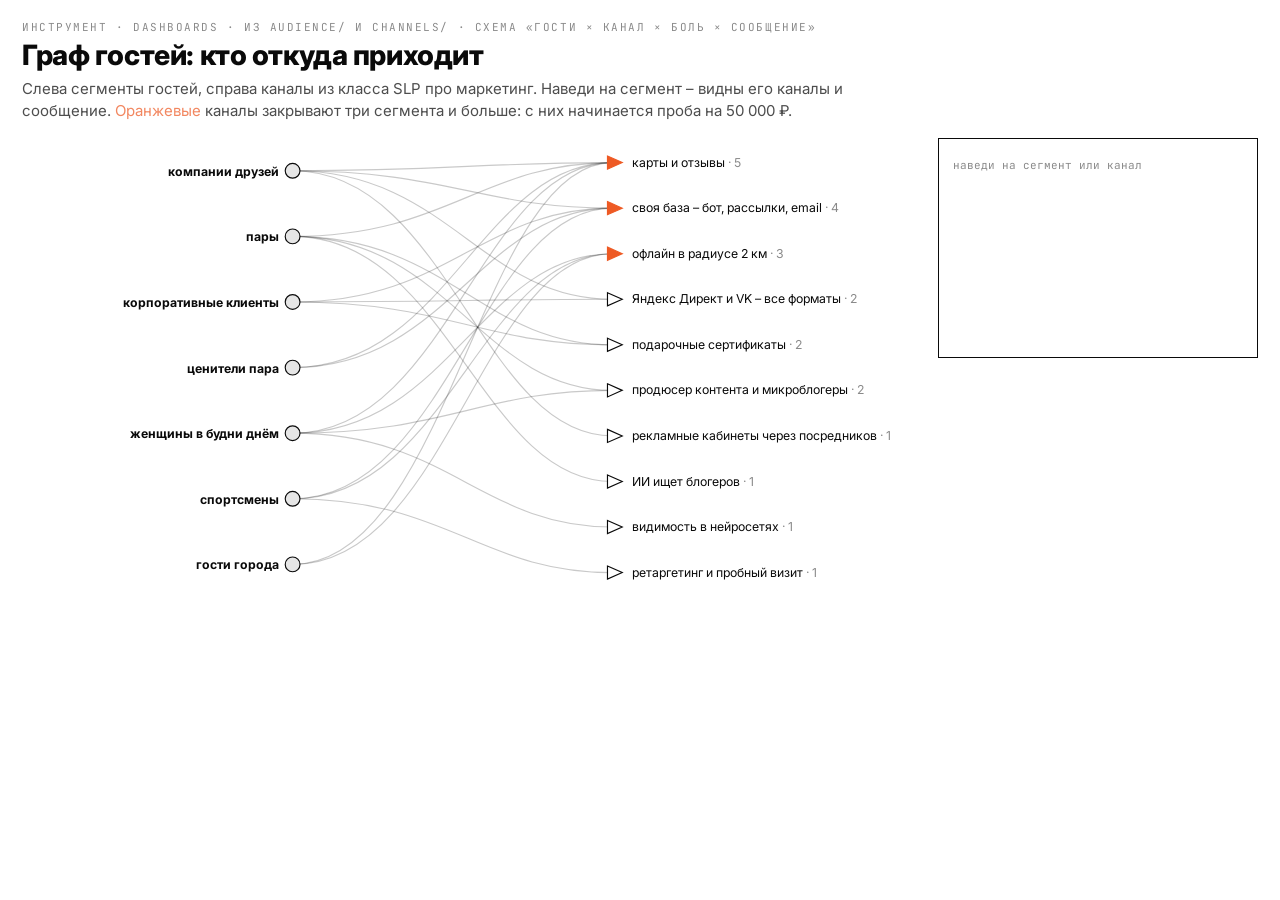
==== web/tools/gosti.html @ 1d2ef25e "v2: 16 разделов с метафорами, ссылки для GitHub, 16 бань с картой, рынок, инструменты, режим «свой б" ====
<!doctype html><html lang="ru"><head><meta charset="utf-8"><meta name="viewport" content="width=device-width,initial-scale=1">
<meta name="description" content="граф гостей – семь сегментов и каналы из класса про маркетинг: кто откуда приходит и что ему говорить"><title>Граф гостей · Лунная каменка</title>
<link rel="preconnect" href="https://fonts.googleapis.com"><link href="https://fonts.googleapis.com/css2?family=Inter:wght@400;500;600;800&family=JetBrains+Mono:wght@400;500&display=swap" rel="stylesheet">
<style>
:root{--bg:#fff;--ink:#0a0a0a;--muted:#8a8a8a;--hair:#e6e6e6;--paper:#f6f6f4;--acc:#ee5a24;--mono:"JetBrains Mono",ui-monospace,monospace;--sans:Inter,system-ui,sans-serif}
@media (prefers-color-scheme: dark){:root:not([data-theme="light"]){--bg:#0e0e0e;--ink:#f2f2f2;--muted:#9a9a9a;--hair:#2a2a2a;--paper:#171717}}
*{box-sizing:border-box}html,body{margin:0;background:var(--bg);color:var(--ink);font-family:var(--sans);-webkit-font-smoothing:antialiased}
body{padding:20px 22px}
.k{font-family:var(--mono);font-size:11px;letter-spacing:.14em;text-transform:uppercase;color:var(--muted)}
h1{font-size:28px;font-weight:800;letter-spacing:-.015em;margin:4px 0 6px}
.lead{color:var(--ink);opacity:.72;font-size:15px;line-height:1.45;margin:0 0 16px;max-width:860px}
.acc{color:var(--acc)}
button,input,select{font:inherit;color:inherit}
.chip{border:1px solid var(--ink);background:var(--bg);padding:5px 10px;font-family:var(--mono);font-size:12px;cursor:pointer}
.chip.on{background:var(--ink);color:var(--bg)}
.chip:hover{background:var(--acc);border-color:var(--acc);color:#fff}
.box{border:1px solid var(--ink)}
.cap{font-family:var(--mono);font-size:11px;color:var(--muted)}
.big{font-size:34px;font-weight:800;letter-spacing:-.02em;line-height:1}
@keyframes rise{from{opacity:0;transform:translateY(6px)}to{opacity:1;transform:none}}

.g{display:grid;grid-template-columns:minmax(0,1fr) 320px;gap:14px;align-items:start}
svg text{font-family:Inter,system-ui,sans-serif;font-size:15px;fill:var(--ink)}
.sg text{font-weight:700}.sg circle{fill:#e6e6e6;stroke:#0a0a0a;stroke-width:1.4}
.ch path{fill:var(--bg);stroke:#0a0a0a;stroke-width:1.4}.ch.hot path{fill:#ee5a24;stroke:#ee5a24}.ch tspan{fill:var(--muted)}
.ln{fill:none;stroke:#0a0a0a;stroke-opacity:.22;stroke-width:1.4;transition:stroke-opacity .15s}
svg.dim .ln{stroke-opacity:.05}svg.dim .ln.on{stroke-opacity:.9;stroke:#ee5a24;stroke-width:2}
svg.dim .sg,svg.dim .ch{opacity:.3}svg.dim .sg.on,svg.dim .ch.on{opacity:1}
.sg,.ch{cursor:pointer;transition:opacity .15s}
.card{padding:14px;position:sticky;top:12px;min-height:220px;animation:rise .3s}
.card h3{font-size:22px;font-weight:800;margin:4px 0 8px}.card p{font-size:14px;line-height:1.45;margin:6px 0}
.msg{border-left:3px solid #ee5a24;padding-left:10px;font-weight:600}
@media (max-width:860px){.g{grid-template-columns:1fr}}
</style></head><body>

<div class="k">инструмент · dashboards · из audience/ и channels/ · схема «гости × канал × боль × сообщение»</div>
<h1>Граф гостей: кто откуда приходит</h1>
<p class="lead">Слева сегменты гостей, справа каналы из класса SLP про маркетинг. Наведи на сегмент – видны его каналы и сообщение. <span class="acc">Оранжевые</span> каналы закрывают три сегмента и больше: с них начинается проба на 50 000 ₽.</p>
<div class="g"><svg id="sv" viewBox="0 0 1100 560" width="100%"></svg><aside class="box card" id="card"><span class="cap">наведи на сегмент или канал</span></aside></div>
<script>const D={"ours": {"name": "Лунная каменка", "lat": 55.8352, "lon": 37.6655, "entry": 2900, "entry_d": "3 ч, будни", "ph": 5500, "ph_d": "на 6, будни", "ph_we": 8000, "rating": 4.6, "count": 312}, "comps": [{"name": "Сандуновские бани", "lat": 55.7642424, "lon": 37.6212191, "district": "Мещанский / Тверской", "metro": "Кузнецкий Мост (moscow-city.guide, 2026-03-01)", "format": "исторический комплекс 1808 года: общие разряды + номерные бани", "rating": 5.0, "count": 22703, "entry": 5500, "entry_d": "2 ч, высший разряд", "ph": 8500, "ph_d": "на 4, мин. 2 ч", "usp": "Историческая баня 1808 года в центре: общий пар, ресторан, номерные бани; выручка 1,3 млрд ₽ в 2023 (СПАРК через Forbes).", "hours": "номерные бани открываются в 08:00 (Zoon, 2025-09-14); полное расписание общих разрядов не найдено", "site": "https://msk.sanduny.ru/obshchestvennye-razryady", "km": 8.4}, {"name": "Усачёвские бани", "lat": 55.7287928, "lon": 37.5713257, "district": "Хамовники", "metro": "не указано в найденных источниках", "format": "общественные разряды без лимита времени + номерной разряд премиум до 10 гостей (с мая 2026)", "rating": 5.0, "count": 12623, "entry": 3500, "entry_d": "без лимита, первый разряд", "ph": 12000, "ph_d": "приватный зал", "usp": "Безлимит по времени, свежий пар каждый час, пар-мастера, домашняя кухня.", "hours": "второй высший разряд: вт-вс с 09:00, пн с 16:00 (usbani.ru, 2026-10-08); круглосуточно по прежнему обзору", "site": "https://usbani.ru/price", "km": 13.2}, {"name": "Воронцовские бани", "lat": 55.7340062, "lon": 37.6594808, "district": "Таганский", "metro": "Таганская / Пролетарская", "format": "общественные разряды + 8 номерных бань, ресторан, с 1938 года", "rating": 5.0, "count": 10641, "entry": null, "entry_d": "", "ph": 4000, "ph_d": "на 6, до 17:00", "usp": "Средняя цена в центре, 8 тематических номеров, ежечасная смена пара.", "hours": "расписание не найдено (сайт: ежедневно)", "site": "https://moscowpass.com/ru/blog/banya-na-kompaniyu-moskva", "km": 11.3}, {"name": "Жар-Птица", "lat": 55.7911334, "lon": 37.5745088, "district": "Савёловский / Беговой", "metro": "Савёловская (10 мин пешком), Динамо (12 мин)", "format": "банный комплекс 4 000 м² (инвестиции ~600 млн ₽, открытие осень 2022, Alba Group)", "rating": 5.0, "count": 7742, "entry": 4500, "entry_d": "пн–ср днём", "ph": 6250, "ph_d": "до 8 гостей, мин. 4 ч", "usp": "Масштаб: 50-тонные печи, ресторан и пиво, общая спа-зона для пар и компаний; символ банного ренессанса Москвы.", "hours": "ежедневно 9:00-23:00, банный комплекс 9:00-22:00 (jarpticabani.ru, 2026-10-08)", "site": "https://jarpticabani.ru/menu/price/", "km": 7.5}, {"name": "Краснопресненские бани", "lat": 55.7636706, "lon": 37.5658295, "district": "Пресненский", "metro": "не указано в найденных источниках", "format": "общественные разряды, хаммам, солевая сауна, своя пивоварня, номера-люкс", "rating": 5.0, "count": 7236, "entry": 3700, "entry_d": "2,5 ч, до 17:00", "ph": 6000, "ph_d": "до 6 гостей", "usp": "Доступные цены общего отделения в центре, собственное пиво и номера с бассейном.", "hours": "ежедневно 8:00-23:00, понедельник до 22:00 (baninapresne.ru, 2026-10-08)", "site": "https://baninapresne.ru/man", "km": 10.1}, {"name": "Селезнёвские бани", "lat": 55.7810234, "lon": 37.6078525, "district": "Тверской", "metro": "Достоевская (420 м, Яндекс), Новослободская, Менделеевская", "format": "исторические общественные бани 1888 года (архитектор Попов) + 3 номерные бани", "rating": 5.0, "count": 3432, "entry": 4100, "entry_d": "3 ч, высший разряд", "ph": 3500, "ph_d": "до 3 гостей", "usp": "Исторические залы с мансардными окнами, сеансы 2,5-3 часа по умеренной цене.", "hours": "касса работает до 20:00; закрытие 22:00 (Zoon); полное расписание не найдено", "site": "http://www.seleznevskiebani.ru/", "km": 7.0}, {"name": "Варшавские бани", "lat": 55.6801879, "lon": 37.6235278, "district": "Нагорный", "metro": "Нагатинская (370 м), платформа Нагатинская (97 м)", "format": "четырёхэтажный комплекс 1938 года: общие разряды, кабинеты, «бани мира», ресторан", "rating": 5.0, "count": 9055, "entry": 2950, "entry_d": "3 ч", "ph": null, "ph_d": "", "usp": "Больше всех оценок в Яндексе среди бань выборки (9 055); общий разряд около 3 000-4 000 ₽ вне центра.", "hours": "пн-пт 9:00-23:00, сб-вс 8:00-23:00 (varshavskie-bani.ru, 2026-10-08)", "site": "https://varshavskie-bani.ru/", "km": 17.4}, {"name": "Ржевские бани", "lat": 55.7868327, "lon": 37.6312611, "district": "Мещанский", "metro": "Рижская (670 м)", "format": "общий мужской и женский разряды, кабинеты, финская сауна с бассейном, кафе", "rating": 4.9, "count": 2674, "entry": 1800, "entry_d": "3,5 ч", "ph": null, "ph_d": "", "usp": "Самый низкий чек выборки: мужской разряд 1 800-1 890 ₽ на 3,5 часа.", "hours": "пн-вс 9:00-23:00; женские дни 9:00-22:00 (rzhevskie-bani.obiz.ru)", "site": "https://rzhevskie-bani.obiz.ru/price/", "km": 5.8}, {"name": "Таёжные бани", "lat": 55.8290977, "lon": 37.4105325, "district": "Покровское-Стрешнево", "metro": "Тушинская, Волоколамская, Мякинино (Яндекс Медицина)", "format": "10 приватных бань на дровах со своим двором, ресторан, отель, теннисный корт", "rating": 5.0, "count": 3257, "entry": null, "entry_d": "", "ph": 7000, "ph_d": "сруб на 12–15", "usp": "Усадьба: у каждой компании свой сруб, двор и отдельный вход; парение для пары 30 000 ₽.", "hours": "круглосуточно (tbania.ru, Яндекс)", "site": "https://www.tbania.ru/", "km": 16.0}, {"name": "Павелецкие бани", "lat": 55.7233026, "lon": 37.639217, "district": "Замоскворечье", "metro": "Павелецкая, Серпуховская, Добрынинская (Яндекс Карты)", "format": "четырёхэтажный комплекс, открылся в 2022: русская, финская, хаммам, купель, бассейн, vip-залы с караоке, ресторан", "rating": 5.0, "count": 3160, "entry": 2000, "entry_d": "от, будни утром", "ph": 10000, "ph_d": "приватное пространство", "usp": "Современный дизайн с классической схемой пара для жителей новых ЖК и бизнес-центров.", "hours": "открыто до 23:00 (Яндекс Карты); полное расписание не найдено", "site": "https://www.forklore.ru/tpost/ea8rn4zlk1-ot-bannogo-lyuksa-do-horoshei-obschestve", "km": 12.6}, {"name": "ТайгаПар", "lat": 55.748486, "lon": 37.5419746, "district": "Пресненский", "metro": "не указано в найденных источниках", "format": "мужской банный клуб: «Царь-парная» на 120 человек (печь 45 т), 5 парных, ресторан авторской кухни", "rating": null, "count": null, "entry": null, "entry_d": "", "ph": 12000, "ph_d": "на 8–10", "usp": "Рекордная изразцовая печь, мужское братство и vip-сьюты в Москва-Сити.", "hours": "с 09:00 до 23:00 (taigapar.ru, 2026-10-08)", "site": "https://taigapar.ru/", "km": 12.4}, {"name": "Siberia", "lat": 55.7924715, "lon": 37.6089786, "district": "Марьина Роща", "metro": "Марьина Роща, Достоевская, Савёловская (dai-zharu.ru)", "format": "сеть премиальных банных спа-комплексов: 10 бань на дровах, программа парения 4 часа, закрытый банный клуб", "rating": 5.0, "count": 1219, "entry": null, "entry_d": "", "ph": null, "ph_d": "программа 4 ч от 32 000 ₽ с гостя", "usp": "Бани как путешествие по регионам России: авторские 4-часовые ритуалы за 32 000+ ₽ с человека, корпоративы и клуб. 13 400 гостей в 2024 (+15%), выручка +26% (Forbes).", "hours": "ежедневно 10:00-00:00 (siberia-spa.ru, 2026-10-08)", "site": "https://siberia-spa.ru/", "km": 5.9}, {"name": "Cave", "lat": 55.7853839, "lon": 37.7161058, "district": "Соколиная Гора / Электрозаводская", "metro": "Электрозаводская", "format": "камерное банное пространство в особняке: групповые церемонии мягкого пара, закрытые сеансы", "rating": 5.0, "count": 126, "entry": 3600, "entry_d": "1,5 ч, один заход", "ph": null, "ph_d": "закрытый сеанс от 60 000 ₽", "usp": "Мягкий пар по авторской технологии «Кейв»: 40-минутный ритуал вместо жёсткого парения, аудитория 25-34 лет – 51% (Forbes, 02.2025).", "hours": "ежедневно 11:00-21:00 (2ГИС)", "site": "https://cave.moscow/cave", "km": 6.4}, {"name": "Потаповские бани", "lat": 55.5331438, "lon": 37.4979041, "district": "Южное Бутово (Потапово)", "metro": "Бунинская аллея (15 мин пешком)", "format": "современная общественная баня, пар каждый час по расписанию из Telegram, безлимит", "rating": 5.0, "count": 1001, "entry": 4000, "entry_d": "будни", "ph": 4000, "ph_d": "до 8, плюс билеты", "usp": "Баня у дома в Южном Бутове: ежечасные ароматные парения, безлимит и парковка.", "hours": "2ГИС: «откроется в 10:00»; полное расписание не найдено; кухня до 22:00", "site": "https://potapovskiebani.ru/price", "km": 35.2}, {"name": "Бани Малевича", "lat": 55.7371442, "lon": 37.3124511, "district": "Одинцовский г.о. (вне границ Москвы; координата парка, не здания)", "metro": "Крылатское (трансфер)", "format": "банный клуб в парке: мужской, женский и общий разряды, приватные кабинеты, панорамный ресторан, банный двор с купелями", "rating": null, "count": null, "entry": 6500, "entry_d": "3 ч, будни", "ph": 3300, "ph_d": "до 8, плюс билеты", "usp": "Лесной парк рядом с Москвой: ресторан, большой женский разряд, звукоизолированные кабинеты; пармастеру платят 100-250 тыс. ₽ (hh.ru 2026-08-06).", "hours": "ежедневно 9:00-23:00 (banimalevicha.ru)", "site": "https://banimalevicha.ru/baths/male/", "km": 24.6}, {"name": "GOOSI Баня & Spa", "lat": 55.7942197, "lon": 37.665381, "district": "Сокольники", "metro": "не указано в найденных источниках", "format": "иммерсивная баня и спа для компаний: сеансы по 2-4 часа, аренда под дни рождения, девичники, корпоративы", "rating": 4.7, "count": 23, "entry": null, "entry_d": "", "ph": 2500, "ph_d": "по отзыву гостя", "usp": "Иммерсивный формат 2-4 часа в парке: свет, звук и ароматы вместо классического парения; аудитория 18-36 лет – 70% (Forbes, 2024).", "hours": "пн-чт 10:00-22:00, пт-вс 10:00 до последнего гостя (goo.si)", "site": "https://goo.si/", "km": 4.6}], "segments": [{"id": "friends-company", "name": "компании друзей", "need": "Свой номер со своей парной, купелью и столом на всех, чтобы отметить повод и поговорить без посторонних.", "message": "Номер на 6 человек со своей парной, купелью и столом, бронь за две минуты, цена делится на всех.", "price": "средняя: чек делят на всех, ориентир – цена на человека", "size": "среди мужчин общение с друзьями 21% мотивов (женщины 13%, Авито 2026); 62% мужчин-посетителей ходят с друзьями или на праздники (Выберу 2025); 21% москвичей парятся в банях у друзей; доли сегмента по выручке бани: не найдено", "channels": ["ad-intermediaries", "direct-all-formats", "maps-reviews", "own-base-bot-email"]}, {"id": "couples", "name": "пары", "need": "Уединённый вечер без шума, романтический сценарий, парение вдвоём.", "message": "Вечер вдвоём в тишине: свой модуль, чай, парение в четыре руки по записи.", "price": "низкая–средняя: платят за приватность и повод", "size": "доля парных программ в спа около 40% (Thai-SPA 7 Красок, 1 пол. 2026), в банях аналогичной цифры не найдено", "channels": ["ai-blogger-search-outreach", "gift-certificates", "instagram-producer-micro", "maps-reviews"]}, {"id": "corporate", "name": "корпоративные клиенты", "need": "Командное событие или подарок сотрудникам и партнёрам к Новому году без хлопот с оформлением.", "message": "Сертификат на номер для команды или на сумму, закрывающие документы, срок 6 месяцев.", "price": "низкая: бюджет на человека задан, важны документы и простота", "size": "доля корпоратов в выручке московской бани: не найдено; в Казани 'кратно выросло число корпоративных заказов'; аналог из загородной базы отдыха: корпоративные клиенты 40% выручки, 30 млн руб за 3 месяца (КРИК, не баня)", "channels": ["direct-all-formats", "gift-certificates", "own-base-bot-email"]}, {"id": "steam-connoisseurs", "name": "ценители пара", "need": "Сильный пар, мастер-парильщик, расписание паров, веники и купели.", "message": "Новый состав пара каждый час, мастера-парильщики, дровяная печь, расписание в Telegram.", "price": "средняя: сравнивают цену часа с эталонами Сандунов и Усачёвских", "size": "66% россиян заказывают услуги парения (Авито Услуги 2024), 64% выбирают парение веником; 41% парятся с банщиком; спрос на пармастеров +65% (январь 2026)", "channels": ["maps-reviews", "own-base-bot-email"]}, {"id": "wellness-women", "name": "женщины в будни днём", "need": "Пауза в будний день, спа-процедуры, массаж и парение в одном месте.", "message": "Будни до 17:00: парение, массаж и чай, дневная цена ниже вечерней.", "price": "средняя: ценят услуги внутри визита, откликаются на дневной тариф", "size": "женщины 47% регулярных посетителей (Выберу, 39% годом ранее); 41% женщин ходят ради ухода за телом (Авито 2026)", "channels": ["ai-geo-visibility", "instagram-producer-micro", "maps-reviews", "offline-radius-partners"]}, {"id": "athletes", "name": "спортсмены", "need": "Восстановление после нагрузок, расписание вне вечернего пика.", "message": "Парная после тренировки: утро и будни дешевле, промокод от вашего клуба.", "price": "высокая–средняя: частые визиты, нужна подписка или промокод", "size": "до 30 лет 48% ходят для восстановления после тренировок (Выберу 2025); 28% мужчин – восстановление после нагрузок (Авито 2026); доля спортсменов среди гостей московской бани: не найдено", "channels": ["offline-radius-partners", "own-base-bot-email", "retarget-trial-sandbox"]}, {"id": "city-guests", "name": "гости города", "need": "Попробовать настоящую русскую баню, понятный английский текст и карта.", "message": "Русская баня с мастером-парильщиком, описание на английском, бронь без звонка.", "price": "низкая: платят за опыт, смотрят на рейтинг", "size": "Москва 26,5 млн туристов в 2025; гости ~20% потребления; доля туристов среди гостей бани: Казань 20% клиентов премиум-бани; Москвы – не найдено", "channels": ["maps-reviews", "offline-radius-partners"]}], "channels": {"direct-all-formats": "Яндекс Директ и VK – все форматы", "optimize-on-sales": "реклама с оптимизацией на визит", "ad-intermediaries": "рекламные кабинеты через посредников", "maps-reviews": "карты и отзывы", "seo-geo-wordpress": "SEO и блог с ответами", "offline-radius-partners": "офлайн в радиусе 2 км", "instagram-producer-micro": "продюсер контента и микроблогеры", "own-base-bot-email": "своя база – бот, рассылки, email", "unusual-ad-cabinets": "неочевидные рекламные кабинеты", "ltv-cac-channel-test": "LTV, CAC и честный тест канала", "retarget-trial-sandbox": "ретаргетинг и пробный визит", "gift-certificates": "подарочные сертификаты", "hyperlocal-geo-sms": "гиперлокальный таргет и SMS", "ai-blogger-search-outreach": "ИИ ищет блогеров", "ai-hypothesis-matrix-quiz": "матрица гипотез и быстрые лендинги", "ai-geo-visibility": "видимость в нейросетях", "ai-voice-calls": "ИИ-звонки"}, "load": {"slots": ["9–13", "13–17", "17–21", "21–01"], "weekday": [22, 41, 79, 64], "weekend": [71, 88, 96, 92]}, "days": ["пн", "вт", "ср", "чт", "пт", "сб", "вс"], "dayk": [0.86, 0.95, 1.0, 1.04, 1.18, 1.43, 1.48], "base": {"river": [[[55.7442, 37.2517], [55.7434, 37.2759], [55.7589, 37.2805], [55.763, 37.2868], [55.7694, 37.3001], [55.7712, 37.3064], [55.7707, 37.3281], [55.7847, 37.3482], [55.7941, 37.3481], [55.8, 37.3345], [55.8093, 37.3571], [55.822, 37.3821], [55.8287, 37.3785], [55.829, 37.3953], [55.8191, 37.4145], [55.8115, 37.4199], [55.8087, 37.4412], [55.8026, 37.4476], [55.7887, 37.4397], [55.7865, 37.4263], [55.7915, 37.418], [55.7914, 37.4103], [55.7775, 37.4041], [55.7742, 37.4341], [55.7742, 37.4553], [55.7624, 37.4645], [55.7539, 37.4531], [55.7471, 37.4367], [55.7411, 37.4493], [55.7429, 37.4648], [55.7485, 37.4742], [55.7645, 37.4764], [55.7682, 37.4845], [55.7597, 37.5117], [55.7476, 37.522], [55.7455, 37.5404], [55.7527, 37.5708], [55.7463, 37.5744], [55.7351, 37.5636], [55.7221, 37.5412], [55.7137, 37.5459], [55.7103, 37.5592], [55.7167, 37.5821], [55.7329, 37.598], [55.7431, 37.6083], [55.7492, 37.6268], [55.7411, 37.6449], [55.7276, 37.6558], [55.7211, 37.6566], [55.7106, 37.6501], [55.707, 37.6422], [55.7061, 37.6289], [55.6867, 37.6316], [55.6867, 37.6696], [55.6945, 37.6893], [55.6933, 37.7076], [55.6813, 37.712], [55.6674, 37.7131], [55.6704, 37.704], [55.6706, 37.6824], [55.6676, 37.675], [55.6544, 37.6717], [55.6433, 37.6945], [55.6409, 37.7295], [55.6487, 37.7798], [55.6473, 37.7853], [55.6426, 37.7838], [55.6258, 37.7898], [55.6178, 37.7981], [55.6163, 37.8314], [55.6165, 37.8419], [55.6171, 37.8508], [55.6092, 37.8684], [55.6052, 37.8697], [55.6003, 37.8543], [55.5946, 37.8726], [55.5772, 37.8789], [55.5691, 37.9047], [55.5593, 37.9176], [55.5567, 37.9318], [55.5544, 37.9402]], [[55.5581, 37.9245], [55.5544, 37.9402], [55.5544, 37.9402]], [[55.6813, 37.712], [55.6732, 37.6907], [55.6712, 37.6874]], [[55.6741, 37.7134], [55.6717, 37.6991], [55.6717, 37.6991]], [[55.6178, 37.7981], [55.612, 37.7985], [55.6097, 37.8164], [55.6164, 37.8262]], [[55.7589, 37.2805], [55.7652, 37.2705], [55.77, 37.2598], [55.7809, 37.2612], [55.7811, 37.2763], [55.7809, 37.2941], [55.7706, 37.3085], [55.7706, 37.3085]], [[55.7378, 37.6064], [55.7462, 37.6267], [55.7423, 37.6374], [55.7313, 37.6505], [55.7313, 37.6505]], [[55.7925, 37.4456], [55.7773, 37.4483], [55.7773, 37.4483]]], "mkad": [[55.911, 37.59], [55.8949, 37.6853], [55.86, 37.77], [55.83, 37.83], [55.76, 37.842], [55.7, 37.835], [55.64, 37.8], [55.5971, 37.746], [55.574, 37.66], [55.59, 37.53], [55.64, 37.46], [55.7, 37.39], [55.7719, 37.369], [55.8209, 37.3892], [55.8641, 37.3983], [55.889, 37.44], [55.907, 37.53]]}};
const S=D.segments,CH=[...new Set(S.flatMap(s=>s.channels))],cnt=id=>S.filter(s=>s.channels.includes(id)).length;
CH.sort((a,b)=>cnt(b)-cnt(a));
const sv=document.getElementById('sv'),ns='http://www.w3.org/2000/svg',ys=i=>40+i*(480/(S.length-1)),yc=i=>30+i*(500/(CH.length-1));
let h='';S.forEach((s,i)=>s.channels.forEach(c=>{const j=CH.indexOf(c);h+=`<path class="ln" data-s="${s.id}" data-c="${c}" d="M330,${ys(i)} C520,${ys(i)} 560,${yc(j)} 720,${yc(j)}"/>`}));
S.forEach((s,i)=>h+=`<g class="sg" data-s="${s.id}"><circle cx="330" cy="${ys(i)}" r="9"/><text x="314" y="${ys(i)+6}" text-anchor="end">${s.name}</text></g>`);
CH.forEach((c,j)=>{const n=cnt(c);h+=`<g class="ch${n>=3?' hot':''}" data-c="${c}"><path d="M714,${yc(j)-8} L732,${yc(j)} L714,${yc(j)+8} Z"/><text x="744" y="${yc(j)+5}">${D.channels[c]} <tspan>· ${n}</tspan></text></g>`});
sv.innerHTML=h;
const card=document.getElementById('card');
function hl(fs,fc){sv.querySelectorAll('.ln').forEach(l=>l.classList.toggle('on',(fs&&l.dataset.s===fs)||(fc&&l.dataset.c===fc)));sv.classList.toggle('dim',!!(fs||fc));
  sv.querySelectorAll('.sg').forEach(g=>g.classList.toggle('on',fs?g.dataset.s===fs:fc?S.find(s=>s.id===g.dataset.s).channels.includes(fc):false));
  sv.querySelectorAll('.ch').forEach(g=>g.classList.toggle('on',fc?g.dataset.c===fc:fs?S.find(s=>s.id===fs).channels.includes(g.dataset.c):false));}
sv.addEventListener('mouseover',e=>{const g=e.target.closest('.sg,.ch');if(!g)return;
  if(g.dataset.s){const s=S.find(x=>x.id===g.dataset.s);hl(s.id);card.innerHTML=`<span class="cap">сегмент</span><h3>${s.name}</h3><p><b>нужно:</b> ${s.need}</p><p class="msg">«${s.message}»</p><p><b>цена:</b> ${s.price}</p><p class="cap">${s.size}</p>`;}
  else{const c=g.dataset.c;hl(null,c);card.innerHTML=`<span class="cap">канал из класса</span><h3>${D.channels[c]}</h3><p>сегментов: <b>${cnt(c)}</b></p><p>${S.filter(s=>s.channels.includes(c)).map(s=>s.name).join(' · ')}</p>`;}});
sv.addEventListener('mouseleave',()=>hl());
</script>
</body></html>
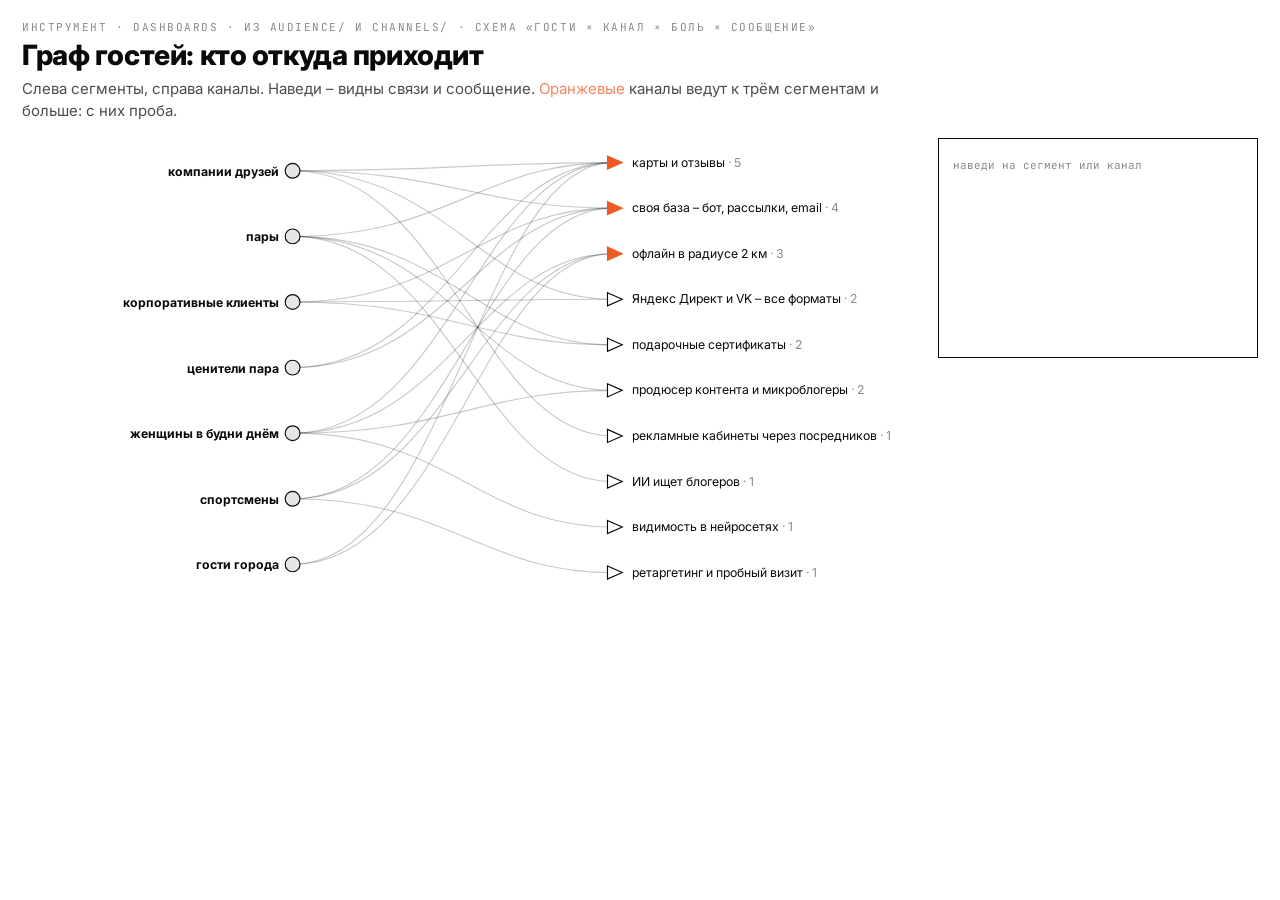
==== commit e7438400: "SLP harness: режимы «сборка / папка», фазы кликабельны в Local, разделы без картинок на графе, карта" ====
--- a/web/tools/gosti.html
+++ b/web/tools/gosti.html
@@ -35,7 +35,7 @@
 
 <div class="k">инструмент · dashboards · из audience/ и channels/ · схема «гости × канал × боль × сообщение»</div>
 <h1>Граф гостей: кто откуда приходит</h1>
-<p class="lead">Слева сегменты гостей, справа каналы из класса SLP про маркетинг. Наведи на сегмент – видны его каналы и сообщение. <span class="acc">Оранжевые</span> каналы закрывают три сегмента и больше: с них начинается проба на 50 000 ₽.</p>
+<p class="lead">Слева сегменты, справа каналы. Наведи – видны связи и сообщение. <span class="acc">Оранжевые</span> каналы ведут к трём сегментам и больше: с них проба.</p>
 <div class="g"><svg id="sv" viewBox="0 0 1100 560" width="100%"></svg><aside class="box card" id="card"><span class="cap">наведи на сегмент или канал</span></aside></div>
 <script>const D={"ours": {"name": "Лунная каменка", "lat": 55.8352, "lon": 37.6655, "entry": 2900, "entry_d": "3 ч, будни", "ph": 5500, "ph_d": "на 6, будни", "ph_we": 8000, "rating": 4.6, "count": 312}, "comps": [{"name": "Сандуновские бани", "lat": 55.7642424, "lon": 37.6212191, "district": "Мещанский / Тверской", "metro": "Кузнецкий Мост (moscow-city.guide, 2026-03-01)", "format": "исторический комплекс 1808 года: общие разряды + номерные бани", "rating": 5.0, "count": 22703, "entry": 5500, "entry_d": "2 ч, высший разряд", "ph": 8500, "ph_d": "на 4, мин. 2 ч", "usp": "Историческая баня 1808 года в центре: общий пар, ресторан, номерные бани; выручка 1,3 млрд ₽ в 2023 (СПАРК через Forbes).", "hours": "номерные бани открываются в 08:00 (Zoon, 2025-09-14); полное расписание общих разрядов не найдено", "site": "https://msk.sanduny.ru/obshchestvennye-razryady", "km": 8.4}, {"name": "Усачёвские бани", "lat": 55.7287928, "lon": 37.5713257, "district": "Хамовники", "metro": "не указано в найденных источниках", "format": "общественные разряды без лимита времени + номерной разряд премиум до 10 гостей (с мая 2026)", "rating": 5.0, "count": 12623, "entry": 3500, "entry_d": "без лимита, первый разряд", "ph": 12000, "ph_d": "приватный зал", "usp": "Безлимит по времени, свежий пар каждый час, пар-мастера, домашняя кухня.", "hours": "второй высший разряд: вт-вс с 09:00, пн с 16:00 (usbani.ru, 2026-10-08); круглосуточно по прежнему обзору", "site": "https://usbani.ru/price", "km": 13.2}, {"name": "Воронцовские бани", "lat": 55.7340062, "lon": 37.6594808, "district": "Таганский", "metro": "Таганская / Пролетарская", "format": "общественные разряды + 8 номерных бань, ресторан, с 1938 года", "rating": 5.0, "count": 10641, "entry": null, "entry_d": "", "ph": 4000, "ph_d": "на 6, до 17:00", "usp": "Средняя цена в центре, 8 тематических номеров, ежечасная смена пара.", "hours": "расписание не найдено (сайт: ежедневно)", "site": "https://moscowpass.com/ru/blog/banya-na-kompaniyu-moskva", "km": 11.3}, {"name": "Жар-Птица", "lat": 55.7911334, "lon": 37.5745088, "district": "Савёловский / Беговой", "metro": "Савёловская (10 мин пешком), Динамо (12 мин)", "format": "банный комплекс 4 000 м² (инвестиции ~600 млн ₽, открытие осень 2022, Alba Group)", "rating": 5.0, "count": 7742, "entry": 4500, "entry_d": "пн–ср днём", "ph": 6250, "ph_d": "до 8 гостей, мин. 4 ч", "usp": "Масштаб: 50-тонные печи, ресторан и пиво, общая спа-зона для пар и компаний; символ банного ренессанса Москвы.", "hours": "ежедневно 9:00-23:00, банный комплекс 9:00-22:00 (jarpticabani.ru, 2026-10-08)", "site": "https://jarpticabani.ru/menu/price/", "km": 7.5}, {"name": "Краснопресненские бани", "lat": 55.7636706, "lon": 37.5658295, "district": "Пресненский", "metro": "не указано в найденных источниках", "format": "общественные разряды, хаммам, солевая сауна, своя пивоварня, номера-люкс", "rating": 5.0, "count": 7236, "entry": 3700, "entry_d": "2,5 ч, до 17:00", "ph": 6000, "ph_d": "до 6 гостей", "usp": "Доступные цены общего отделения в центре, собственное пиво и номера с бассейном.", "hours": "ежедневно 8:00-23:00, понедельник до 22:00 (baninapresne.ru, 2026-10-08)", "site": "https://baninapresne.ru/man", "km": 10.1}, {"name": "Селезнёвские бани", "lat": 55.7810234, "lon": 37.6078525, "district": "Тверской", "metro": "Достоевская (420 м, Яндекс), Новослободская, Менделеевская", "format": "исторические общественные бани 1888 года (архитектор Попов) + 3 номерные бани", "rating": 5.0, "count": 3432, "entry": 4100, "entry_d": "3 ч, высший разряд", "ph": 3500, "ph_d": "до 3 гостей", "usp": "Исторические залы с мансардными окнами, сеансы 2,5-3 часа по умеренной цене.", "hours": "касса работает до 20:00; закрытие 22:00 (Zoon); полное расписание не найдено", "site": "http://www.seleznevskiebani.ru/", "km": 7.0}, {"name": "Варшавские бани", "lat": 55.6801879, "lon": 37.6235278, "district": "Нагорный", "metro": "Нагатинская (370 м), платформа Нагатинская (97 м)", "format": "четырёхэтажный комплекс 1938 года: общие разряды, кабинеты, «бани мира», ресторан", "rating": 5.0, "count": 9055, "entry": 2950, "entry_d": "3 ч", "ph": null, "ph_d": "", "usp": "Больше всех оценок в Яндексе среди бань выборки (9 055); общий разряд около 3 000-4 000 ₽ вне центра.", "hours": "пн-пт 9:00-23:00, сб-вс 8:00-23:00 (varshavskie-bani.ru, 2026-10-08)", "site": "https://varshavskie-bani.ru/", "km": 17.4}, {"name": "Ржевские бани", "lat": 55.7868327, "lon": 37.6312611, "district": "Мещанский", "metro": "Рижская (670 м)", "format": "общий мужской и женский разряды, кабинеты, финская сауна с бассейном, кафе", "rating": 4.9, "count": 2674, "entry": 1800, "entry_d": "3,5 ч", "ph": null, "ph_d": "", "usp": "Самый низкий чек выборки: мужской разряд 1 800-1 890 ₽ на 3,5 часа.", "hours": "пн-вс 9:00-23:00; женские дни 9:00-22:00 (rzhevskie-bani.obiz.ru)", "site": "https://rzhevskie-bani.obiz.ru/price/", "km": 5.8}, {"name": "Таёжные бани", "lat": 55.8290977, "lon": 37.4105325, "district": "Покровское-Стрешнево", "metro": "Тушинская, Волоколамская, Мякинино (Яндекс Медицина)", "format": "10 приватных бань на дровах со своим двором, ресторан, отель, теннисный корт", "rating": 5.0, "count": 3257, "entry": null, "entry_d": "", "ph": 7000, "ph_d": "сруб на 12–15", "usp": "Усадьба: у каждой компании свой сруб, двор и отдельный вход; парение для пары 30 000 ₽.", "hours": "круглосуточно (tbania.ru, Яндекс)", "site": "https://www.tbania.ru/", "km": 16.0}, {"name": "Павелецкие бани", "lat": 55.7233026, "lon": 37.639217, "district": "Замоскворечье", "metro": "Павелецкая, Серпуховская, Добрынинская (Яндекс Карты)", "format": "четырёхэтажный комплекс, открылся в 2022: русская, финская, хаммам, купель, бассейн, vip-залы с караоке, ресторан", "rating": 5.0, "count": 3160, "entry": 2000, "entry_d": "от, будни утром", "ph": 10000, "ph_d": "приватное пространство", "usp": "Современный дизайн с классической схемой пара для жителей новых ЖК и бизнес-центров.", "hours": "открыто до 23:00 (Яндекс Карты); полное расписание не найдено", "site": "https://www.forklore.ru/tpost/ea8rn4zlk1-ot-bannogo-lyuksa-do-horoshei-obschestve", "km": 12.6}, {"name": "ТайгаПар", "lat": 55.748486, "lon": 37.5419746, "district": "Пресненский", "metro": "не указано в найденных источниках", "format": "мужской банный клуб: «Царь-парная» на 120 человек (печь 45 т), 5 парных, ресторан авторской кухни", "rating": null, "count": null, "entry": null, "entry_d": "", "ph": 12000, "ph_d": "на 8–10", "usp": "Рекордная изразцовая печь, мужское братство и vip-сьюты в Москва-Сити.", "hours": "с 09:00 до 23:00 (taigapar.ru, 2026-10-08)", "site": "https://taigapar.ru/", "km": 12.4}, {"name": "Siberia", "lat": 55.7924715, "lon": 37.6089786, "district": "Марьина Роща", "metro": "Марьина Роща, Достоевская, Савёловская (dai-zharu.ru)", "format": "сеть премиальных банных спа-комплексов: 10 бань на дровах, программа парения 4 часа, закрытый банный клуб", "rating": 5.0, "count": 1219, "entry": null, "entry_d": "", "ph": null, "ph_d": "программа 4 ч от 32 000 ₽ с гостя", "usp": "Бани как путешествие по регионам России: авторские 4-часовые ритуалы за 32 000+ ₽ с человека, корпоративы и клуб. 13 400 гостей в 2024 (+15%), выручка +26% (Forbes).", "hours": "ежедневно 10:00-00:00 (siberia-spa.ru, 2026-10-08)", "site": "https://siberia-spa.ru/", "km": 5.9}, {"name": "Cave", "lat": 55.7853839, "lon": 37.7161058, "district": "Соколиная Гора / Электрозаводская", "metro": "Электрозаводская", "format": "камерное банное пространство в особняке: групповые церемонии мягкого пара, закрытые сеансы", "rating": 5.0, "count": 126, "entry": 3600, "entry_d": "1,5 ч, один заход", "ph": null, "ph_d": "закрытый сеанс от 60 000 ₽", "usp": "Мягкий пар по авторской технологии «Кейв»: 40-минутный ритуал вместо жёсткого парения, аудитория 25-34 лет – 51% (Forbes, 02.2025).", "hours": "ежедневно 11:00-21:00 (2ГИС)", "site": "https://cave.moscow/cave", "km": 6.4}, {"name": "Потаповские бани", "lat": 55.5331438, "lon": 37.4979041, "district": "Южное Бутово (Потапово)", "metro": "Бунинская аллея (15 мин пешком)", "format": "современная общественная баня, пар каждый час по расписанию из Telegram, безлимит", "rating": 5.0, "count": 1001, "entry": 4000, "entry_d": "будни", "ph": 4000, "ph_d": "до 8, плюс билеты", "usp": "Баня у дома в Южном Бутове: ежечасные ароматные парения, безлимит и парковка.", "hours": "2ГИС: «откроется в 10:00»; полное расписание не найдено; кухня до 22:00", "site": "https://potapovskiebani.ru/price", "km": 35.2}, {"name": "Бани Малевича", "lat": 55.7371442, "lon": 37.3124511, "district": "Одинцовский г.о. (вне границ Москвы; координата парка, не здания)", "metro": "Крылатское (трансфер)", "format": "банный клуб в парке: мужской, женский и общий разряды, приватные кабинеты, панорамный ресторан, банный двор с купелями", "rating": null, "count": null, "entry": 6500, "entry_d": "3 ч, будни", "ph": 3300, "ph_d": "до 8, плюс билеты", "usp": "Лесной парк рядом с Москвой: ресторан, большой женский разряд, звукоизолированные кабинеты; пармастеру платят 100-250 тыс. ₽ (hh.ru 2026-08-06).", "hours": "ежедневно 9:00-23:00 (banimalevicha.ru)", "site": "https://banimalevicha.ru/baths/male/", "km": 24.6}, {"name": "GOOSI Баня & Spa", "lat": 55.7942197, "lon": 37.665381, "district": "Сокольники", "metro": "не указано в найденных источниках", "format": "иммерсивная баня и спа для компаний: сеансы по 2-4 часа, аренда под дни рождения, девичники, корпоративы", "rating": 4.7, "count": 23, "entry": null, "entry_d": "", "ph": 2500, "ph_d": "по отзыву гостя", "usp": "Иммерсивный формат 2-4 часа в парке: свет, звук и ароматы вместо классического парения; аудитория 18-36 лет – 70% (Forbes, 2024).", "hours": "пн-чт 10:00-22:00, пт-вс 10:00 до последнего гостя (goo.si)", "site": "https://goo.si/", "km": 4.6}], "segments": [{"id": "friends-company", "name": "компании друзей", "need": "Свой номер со своей парной, купелью и столом на всех, чтобы отметить повод и поговорить без посторонних.", "message": "Номер на 6 человек со своей парной, купелью и столом, бронь за две минуты, цена делится на всех.", "price": "средняя: чек делят на всех, ориентир – цена на человека", "size": "среди мужчин общение с друзьями 21% мотивов (женщины 13%, Авито 2026); 62% мужчин-посетителей ходят с друзьями или на праздники (Выберу 2025); 21% москвичей парятся в банях у друзей; доли сегмента по выручке бани: не найдено", "channels": ["ad-intermediaries", "direct-all-formats", "maps-reviews", "own-base-bot-email"]}, {"id": "couples", "name": "пары", "need": "Уединённый вечер без шума, романтический сценарий, парение вдвоём.", "message": "Вечер вдвоём в тишине: свой модуль, чай, парение в четыре руки по записи.", "price": "низкая–средняя: платят за приватность и повод", "size": "доля парных программ в спа около 40% (Thai-SPA 7 Красок, 1 пол. 2026), в банях аналогичной цифры не найдено", "channels": ["ai-blogger-search-outreach", "gift-certificates", "instagram-producer-micro", "maps-reviews"]}, {"id": "corporate", "name": "корпоративные клиенты", "need": "Командное событие или подарок сотрудникам и партнёрам к Новому году без хлопот с оформлением.", "message": "Сертификат на номер для команды или на сумму, закрывающие документы, срок 6 месяцев.", "price": "низкая: бюджет на человека задан, важны документы и простота", "size": "доля корпоратов в выручке московской бани: не найдено; в Казани 'кратно выросло число корпоративных заказов'; аналог из загородной базы отдыха: корпоративные клиенты 40% выручки, 30 млн руб за 3 месяца (КРИК, не баня)", "channels": ["direct-all-formats", "gift-certificates", "own-base-bot-email"]}, {"id": "steam-connoisseurs", "name": "ценители пара", "need": "Сильный пар, мастер-парильщик, расписание паров, веники и купели.", "message": "Новый состав пара каждый час, мастера-парильщики, дровяная печь, расписание в Telegram.", "price": "средняя: сравнивают цену часа с эталонами Сандунов и Усачёвских", "size": "66% россиян заказывают услуги парения (Авито Услуги 2024), 64% выбирают парение веником; 41% парятся с банщиком; спрос на пармастеров +65% (январь 2026)", "channels": ["maps-reviews", "own-base-bot-email"]}, {"id": "wellness-women", "name": "женщины в будни днём", "need": "Пауза в будний день, спа-процедуры, массаж и парение в одном месте.", "message": "Будни до 17:00: парение, массаж и чай, дневная цена ниже вечерней.", "price": "средняя: ценят услуги внутри визита, откликаются на дневной тариф", "size": "женщины 47% регулярных посетителей (Выберу, 39% годом ранее); 41% женщин ходят ради ухода за телом (Авито 2026)", "channels": ["ai-geo-visibility", "instagram-producer-micro", "maps-reviews", "offline-radius-partners"]}, {"id": "athletes", "name": "спортсмены", "need": "Восстановление после нагрузок, расписание вне вечернего пика.", "message": "Парная после тренировки: утро и будни дешевле, промокод от вашего клуба.", "price": "высокая–средняя: частые визиты, нужна подписка или промокод", "size": "до 30 лет 48% ходят для восстановления после тренировок (Выберу 2025); 28% мужчин – восстановление после нагрузок (Авито 2026); доля спортсменов среди гостей московской бани: не найдено", "channels": ["offline-radius-partners", "own-base-bot-email", "retarget-trial-sandbox"]}, {"id": "city-guests", "name": "гости города", "need": "Попробовать настоящую русскую баню, понятный английский текст и карта.", "message": "Русская баня с мастером-парильщиком, описание на английском, бронь без звонка.", "price": "низкая: платят за опыт, смотрят на рейтинг", "size": "Москва 26,5 млн туристов в 2025; гости ~20% потребления; доля туристов среди гостей бани: Казань 20% клиентов премиум-бани; Москвы – не найдено", "channels": ["maps-reviews", "offline-radius-partners"]}], "channels": {"direct-all-formats": "Яндекс Директ и VK – все форматы", "optimize-on-sales": "реклама с оптимизацией на визит", "ad-intermediaries": "рекламные кабинеты через посредников", "maps-reviews": "карты и отзывы", "seo-geo-wordpress": "SEO и блог с ответами", "offline-radius-partners": "офлайн в радиусе 2 км", "instagram-producer-micro": "продюсер контента и микроблогеры", "own-base-bot-email": "своя база – бот, рассылки, email", "unusual-ad-cabinets": "неочевидные рекламные кабинеты", "ltv-cac-channel-test": "LTV, CAC и честный тест канала", "retarget-trial-sandbox": "ретаргетинг и пробный визит", "gift-certificates": "подарочные сертификаты", "hyperlocal-geo-sms": "гиперлокальный таргет и SMS", "ai-blogger-search-outreach": "ИИ ищет блогеров", "ai-hypothesis-matrix-quiz": "матрица гипотез и быстрые лендинги", "ai-geo-visibility": "видимость в нейросетях", "ai-voice-calls": "ИИ-звонки"}, "load": {"slots": ["9–13", "13–17", "17–21", "21–01"], "weekday": [22, 41, 79, 64], "weekend": [71, 88, 96, 92]}, "days": ["пн", "вт", "ср", "чт", "пт", "сб", "вс"], "dayk": [0.86, 0.95, 1.0, 1.04, 1.18, 1.43, 1.48], "base": {"river": [[[55.7442, 37.2517], [55.7434, 37.2759], [55.7589, 37.2805], [55.763, 37.2868], [55.7694, 37.3001], [55.7712, 37.3064], [55.7707, 37.3281], [55.7847, 37.3482], [55.7941, 37.3481], [55.8, 37.3345], [55.8093, 37.3571], [55.822, 37.3821], [55.8287, 37.3785], [55.829, 37.3953], [55.8191, 37.4145], [55.8115, 37.4199], [55.8087, 37.4412], [55.8026, 37.4476], [55.7887, 37.4397], [55.7865, 37.4263], [55.7915, 37.418], [55.7914, 37.4103], [55.7775, 37.4041], [55.7742, 37.4341], [55.7742, 37.4553], [55.7624, 37.4645], [55.7539, 37.4531], [55.7471, 37.4367], [55.7411, 37.4493], [55.7429, 37.4648], [55.7485, 37.4742], [55.7645, 37.4764], [55.7682, 37.4845], [55.7597, 37.5117], [55.7476, 37.522], [55.7455, 37.5404], [55.7527, 37.5708], [55.7463, 37.5744], [55.7351, 37.5636], [55.7221, 37.5412], [55.7137, 37.5459], [55.7103, 37.5592], [55.7167, 37.5821], [55.7329, 37.598], [55.7431, 37.6083], [55.7492, 37.6268], [55.7411, 37.6449], [55.7276, 37.6558], [55.7211, 37.6566], [55.7106, 37.6501], [55.707, 37.6422], [55.7061, 37.6289], [55.6867, 37.6316], [55.6867, 37.6696], [55.6945, 37.6893], [55.6933, 37.7076], [55.6813, 37.712], [55.6674, 37.7131], [55.6704, 37.704], [55.6706, 37.6824], [55.6676, 37.675], [55.6544, 37.6717], [55.6433, 37.6945], [55.6409, 37.7295], [55.6487, 37.7798], [55.6473, 37.7853], [55.6426, 37.7838], [55.6258, 37.7898], [55.6178, 37.7981], [55.6163, 37.8314], [55.6165, 37.8419], [55.6171, 37.8508], [55.6092, 37.8684], [55.6052, 37.8697], [55.6003, 37.8543], [55.5946, 37.8726], [55.5772, 37.8789], [55.5691, 37.9047], [55.5593, 37.9176], [55.5567, 37.9318], [55.5544, 37.9402]], [[55.5581, 37.9245], [55.5544, 37.9402], [55.5544, 37.9402]], [[55.6813, 37.712], [55.6732, 37.6907], [55.6712, 37.6874]], [[55.6741, 37.7134], [55.6717, 37.6991], [55.6717, 37.6991]], [[55.6178, 37.7981], [55.612, 37.7985], [55.6097, 37.8164], [55.6164, 37.8262]], [[55.7589, 37.2805], [55.7652, 37.2705], [55.77, 37.2598], [55.7809, 37.2612], [55.7811, 37.2763], [55.7809, 37.2941], [55.7706, 37.3085], [55.7706, 37.3085]], [[55.7378, 37.6064], [55.7462, 37.6267], [55.7423, 37.6374], [55.7313, 37.6505], [55.7313, 37.6505]], [[55.7925, 37.4456], [55.7773, 37.4483], [55.7773, 37.4483]]], "mkad": [[55.911, 37.59], [55.8949, 37.6853], [55.86, 37.77], [55.83, 37.83], [55.76, 37.842], [55.7, 37.835], [55.64, 37.8], [55.5971, 37.746], [55.574, 37.66], [55.59, 37.53], [55.64, 37.46], [55.7, 37.39], [55.7719, 37.369], [55.8209, 37.3892], [55.8641, 37.3983], [55.889, 37.44], [55.907, 37.53]]}};
 const S=D.segments,CH=[...new Set(S.flatMap(s=>s.channels))],cnt=id=>S.filter(s=>s.channels.includes(id)).length;
@@ -46,7 +46,7 @@
 CH.forEach((c,j)=>{const n=cnt(c);h+=`<g class="ch${n>=3?' hot':''}" data-c="${c}"><path d="M714,${yc(j)-8} L732,${yc(j)} L714,${yc(j)+8} Z"/><text x="744" y="${yc(j)+5}">${D.channels[c]} <tspan>· ${n}</tspan></text></g>`});
 sv.innerHTML=h;
 const card=document.getElementById('card');
-function hl(fs,fc){sv.querySelectorAll('.ln').forEach(l=>l.classList.toggle('on',(fs&&l.dataset.s===fs)||(fc&&l.dataset.c===fc)));sv.classList.toggle('dim',!!(fs||fc));
+function hl(fs,fc){sv.querySelectorAll('.ln').forEach(l=>l.classList.toggle('on',!!((fs&&l.dataset.s===fs)||(fc&&l.dataset.c===fc))));sv.classList.toggle('dim',!!(fs||fc));
   sv.querySelectorAll('.sg').forEach(g=>g.classList.toggle('on',fs?g.dataset.s===fs:fc?S.find(s=>s.id===g.dataset.s).channels.includes(fc):false));
   sv.querySelectorAll('.ch').forEach(g=>g.classList.toggle('on',fc?g.dataset.c===fc:fs?S.find(s=>s.id===fs).channels.includes(g.dataset.c):false));}
 sv.addEventListener('mouseover',e=>{const g=e.target.closest('.sg,.ch');if(!g)return;
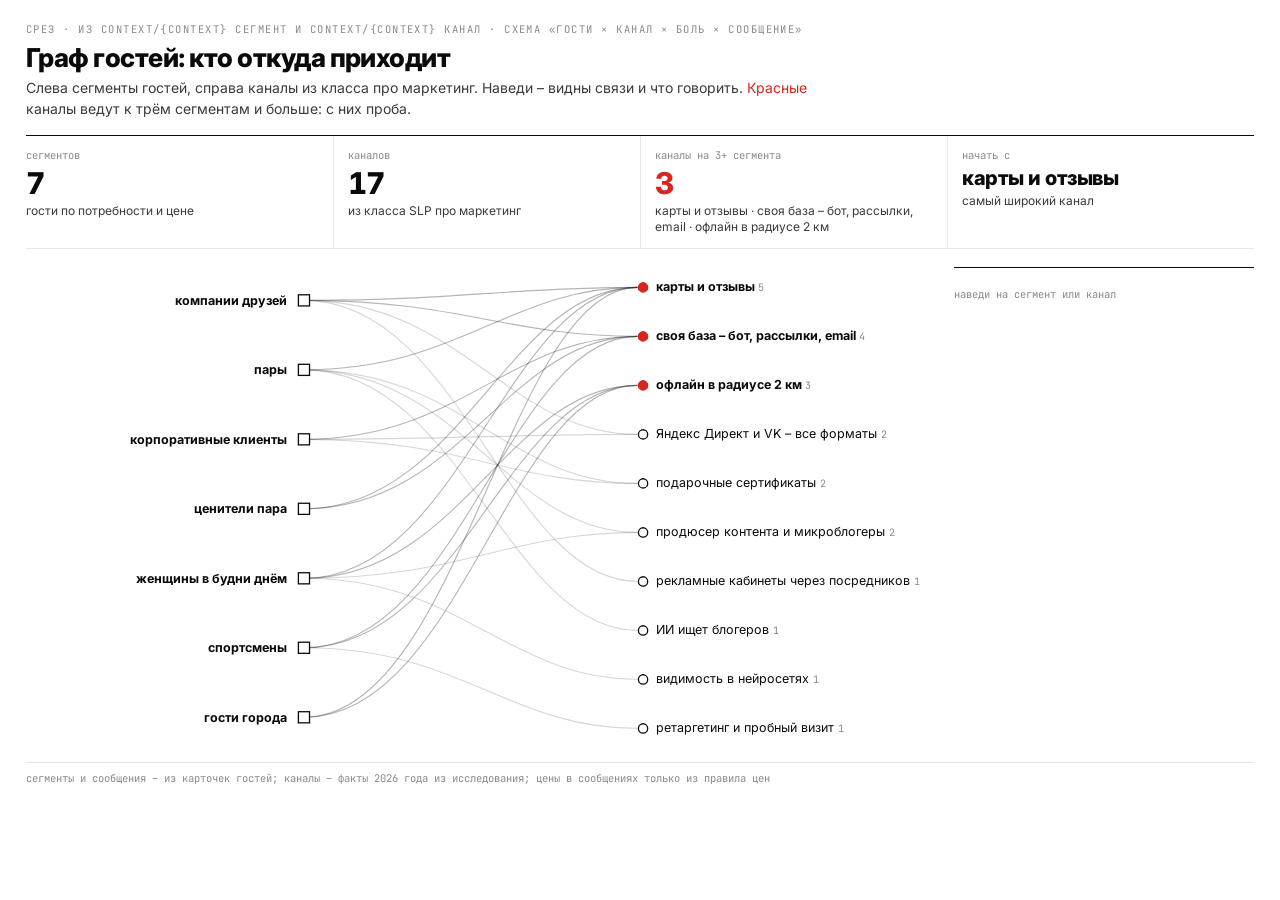
==== commit 80713387: "SLP harness v3: одна линия из 11 шагов, 12 общих типов, проверка git и данных - конкуренты, сегменты" ====
--- a/web/tools/gosti.html
+++ b/web/tools/gosti.html
@@ -1,57 +1,81 @@
 <!doctype html><html lang="ru"><head><meta charset="utf-8"><meta name="viewport" content="width=device-width,initial-scale=1">
 <meta name="description" content="граф гостей – семь сегментов и каналы из класса про маркетинг: кто откуда приходит и что ему говорить"><title>Граф гостей · Лунная каменка</title>
-<link rel="preconnect" href="https://fonts.googleapis.com"><link href="https://fonts.googleapis.com/css2?family=Inter:wght@400;500;600;800&family=JetBrains+Mono:wght@400;500&display=swap" rel="stylesheet">
+<link rel="preconnect" href="https://fonts.googleapis.com"><link href="https://fonts.googleapis.com/css2?family=Inter:wght@400;500;600;700;800&family=JetBrains+Mono:wght@400;500&display=swap" rel="stylesheet">
 <style>
-:root{--bg:#fff;--ink:#0a0a0a;--muted:#8a8a8a;--hair:#e6e6e6;--paper:#f6f6f4;--acc:#ee5a24;--mono:"JetBrains Mono",ui-monospace,monospace;--sans:Inter,system-ui,sans-serif}
-@media (prefers-color-scheme: dark){:root:not([data-theme="light"]){--bg:#0e0e0e;--ink:#f2f2f2;--muted:#9a9a9a;--hair:#2a2a2a;--paper:#171717}}
+:root{--bg:#fff;--ink:#0a0a0a;--ink2:#3a3a3a;--muted:#8a8a8a;--hair:#e7e7e5;--paper:#f6f6f4;--acc:#d7261e;
+  --mono:"JetBrains Mono",ui-monospace,monospace;--sans:Inter,system-ui,sans-serif}
+@media (prefers-color-scheme: dark){:root:not([data-theme="light"]){--bg:#0e0e0e;--ink:#f2f2f2;--ink2:#cfcfcf;--muted:#8f8f8f;--hair:#262626;--paper:#161616}}
+:root[data-theme="dark"]{--bg:#0e0e0e;--ink:#f2f2f2;--ink2:#cfcfcf;--muted:#8f8f8f;--hair:#262626;--paper:#161616}
 *{box-sizing:border-box}html,body{margin:0;background:var(--bg);color:var(--ink);font-family:var(--sans);-webkit-font-smoothing:antialiased}
-body{padding:20px 22px}
-.k{font-family:var(--mono);font-size:11px;letter-spacing:.14em;text-transform:uppercase;color:var(--muted)}
-h1{font-size:28px;font-weight:800;letter-spacing:-.015em;margin:4px 0 6px}
-.lead{color:var(--ink);opacity:.72;font-size:15px;line-height:1.45;margin:0 0 16px;max-width:860px}
+body{padding:22px 26px 18px;max-width:1440px;margin:0 auto}
+.k{font-family:var(--mono);font-size:10.5px;letter-spacing:.14em;text-transform:uppercase;color:var(--muted)}
+h1{font-size:26px;font-weight:800;letter-spacing:-.02em;margin:6px 0 4px}
+.lead{color:var(--ink2);font-size:14px;line-height:1.5;margin:0 0 16px;max-width:820px}
 .acc{color:var(--acc)}
 button,input,select{font:inherit;color:inherit}
-.chip{border:1px solid var(--ink);background:var(--bg);padding:5px 10px;font-family:var(--mono);font-size:12px;cursor:pointer}
-.chip.on{background:var(--ink);color:var(--bg)}
-.chip:hover{background:var(--acc);border-color:var(--acc);color:#fff}
-.box{border:1px solid var(--ink)}
-.cap{font-family:var(--mono);font-size:11px;color:var(--muted)}
-.big{font-size:34px;font-weight:800;letter-spacing:-.02em;line-height:1}
-@keyframes rise{from{opacity:0;transform:translateY(6px)}to{opacity:1;transform:none}}
+.chip{border:1px solid var(--hair);background:var(--bg);padding:5px 10px;font-family:var(--mono);font-size:11.5px;cursor:pointer;transition:border-color .15s,background .15s}
+.chip:hover{border-color:var(--ink)}
+.chip.on{background:var(--ink);border-color:var(--ink);color:var(--bg)}
+.cap{font-family:var(--mono);font-size:10.5px;color:var(--muted);line-height:1.5}
+.kpis{display:grid;grid-template-columns:repeat(4,minmax(0,1fr));border-top:1px solid var(--ink);border-bottom:1px solid var(--hair);margin:0 0 18px}
+.kp{padding:12px 14px 12px 0;display:flex;flex-direction:column;gap:4px;min-width:0}
+.kp + .kp{padding-left:14px;border-left:1px solid var(--hair)}
+.kp b{font-size:30px;font-weight:800;letter-spacing:-.025em;line-height:1.05;font-variant-numeric:tabular-nums;white-space:nowrap;overflow:hidden;text-overflow:ellipsis}
+.kp b.acc{color:var(--acc)}
+.kp small{font-size:12px;color:var(--ink2);line-height:1.35}
+.foot{margin-top:14px;padding-top:8px;border-top:1px solid var(--hair)}
+input[type=range]{width:100%;accent-color:var(--acc)}
+@keyframes rise{from{opacity:0;transform:translateY(4px)}to{opacity:1;transform:none}}
+@media (max-width:760px){body{padding:16px}.kpis{grid-template-columns:1fr 1fr}.kp:nth-child(3){padding-left:0;border-left:none}.kp b{font-size:24px}}
 
-.g{display:grid;grid-template-columns:minmax(0,1fr) 320px;gap:14px;align-items:start}
-svg text{font-family:Inter,system-ui,sans-serif;font-size:15px;fill:var(--ink)}
-.sg text{font-weight:700}.sg circle{fill:#e6e6e6;stroke:#0a0a0a;stroke-width:1.4}
-.ch path{fill:var(--bg);stroke:#0a0a0a;stroke-width:1.4}.ch.hot path{fill:#ee5a24;stroke:#ee5a24}.ch tspan{fill:var(--muted)}
-.ln{fill:none;stroke:#0a0a0a;stroke-opacity:.22;stroke-width:1.4;transition:stroke-opacity .15s}
-svg.dim .ln{stroke-opacity:.05}svg.dim .ln.on{stroke-opacity:.9;stroke:#ee5a24;stroke-width:2}
-svg.dim .sg,svg.dim .ch{opacity:.3}svg.dim .sg.on,svg.dim .ch.on{opacity:1}
+.g{display:grid;grid-template-columns:minmax(0,1fr) 300px;gap:20px;align-items:start}
+svg text{font-family:var(--sans);font-size:13.5px;fill:var(--ink)}
+.sg text{font-weight:700}.sg rect{fill:var(--bg);stroke:var(--ink);stroke-width:1.4}
+.ch circle{fill:var(--bg);stroke:var(--ink);stroke-width:1.4}.ch.hot circle{fill:var(--acc);stroke:var(--acc)}.ch.hot text{font-weight:700}.ch tspan{fill:var(--muted);font-family:var(--mono);font-size:11px;font-weight:400}
+.ln{fill:none;stroke:var(--ink);stroke-opacity:.16;stroke-width:1.2;transition:stroke-opacity .15s}
+.ln.h{stroke-opacity:.3}
+svg.dim .ln{stroke-opacity:.04}svg.dim .ln.on{stroke-opacity:.95;stroke:var(--acc);stroke-width:1.8}
+svg.dim .sg,svg.dim .ch{opacity:.28}svg.dim .sg.on,svg.dim .ch.on{opacity:1}
 .sg,.ch{cursor:pointer;transition:opacity .15s}
-.card{padding:14px;position:sticky;top:12px;min-height:220px;animation:rise .3s}
-.card h3{font-size:22px;font-weight:800;margin:4px 0 8px}.card p{font-size:14px;line-height:1.45;margin:6px 0}
-.msg{border-left:3px solid #ee5a24;padding-left:10px;font-weight:600}
+.card{padding:14px 0 0;border-top:1px solid var(--ink);position:sticky;top:12px;min-height:220px;animation:rise .3s}
+.card h3{font-size:20px;font-weight:800;letter-spacing:-.01em;margin:4px 0 10px}
+.card dl{display:grid;grid-template-columns:70px 1fr;gap:6px 10px;margin:10px 0 0;font-size:13px;line-height:1.45}
+.card dt{font-family:var(--mono);font-size:10.5px;color:var(--muted);padding-top:2px}.card dd{margin:0}
+.msg{border-left:2px solid var(--acc);padding:2px 0 2px 10px;font-size:14px;font-weight:600;line-height:1.45;margin:0}
 @media (max-width:860px){.g{grid-template-columns:1fr}}
 </style></head><body>
 
-<div class="k">инструмент · dashboards · из audience/ и channels/ · схема «гости × канал × боль × сообщение»</div>
+<div class="k">срез · из context/{context} сегмент и context/{context} канал · схема «гости × канал × боль × сообщение»</div>
 <h1>Граф гостей: кто откуда приходит</h1>
-<p class="lead">Слева сегменты, справа каналы. Наведи – видны связи и сообщение. <span class="acc">Оранжевые</span> каналы ведут к трём сегментам и больше: с них проба.</p>
-<div class="g"><svg id="sv" viewBox="0 0 1100 560" width="100%"></svg><aside class="box card" id="card"><span class="cap">наведи на сегмент или канал</span></aside></div>
+<p class="lead">Слева сегменты гостей, справа каналы из класса про маркетинг. Наведи – видны связи и что говорить. <span class="acc">Красные</span> каналы ведут к трём сегментам и больше: с них проба.</p>
+<div class="kpis">
+  <div class="kp"><span class="cap">сегментов</span><b id="k1">–</b><small>гости по потребности и цене</small></div>
+  <div class="kp"><span class="cap">каналов</span><b id="k2">–</b><small>из класса SLP про маркетинг</small></div>
+  <div class="kp"><span class="cap">каналы на 3+ сегмента</span><b class="acc" id="k3">–</b><small id="k3s"></small></div>
+  <div class="kp"><span class="cap">начать с</span><b id="k4" style="font-size:20px;white-space:normal">–</b><small>самый широкий канал</small></div>
+</div>
+<div class="g"><svg id="sv" viewBox="0 0 980 520" width="100%"></svg><aside class="card" id="card"><span class="cap">наведи на сегмент или канал</span></aside></div>
+<p class="cap foot">сегменты и сообщения – из карточек гостей; каналы – факты 2026 года из исследования; цены в сообщениях только из правила цен</p>
 <script>const D={"ours": {"name": "Лунная каменка", "lat": 55.8352, "lon": 37.6655, "entry": 2900, "entry_d": "3 ч, будни", "ph": 5500, "ph_d": "на 6, будни", "ph_we": 8000, "rating": 4.6, "count": 312}, "comps": [{"name": "Сандуновские бани", "lat": 55.7642424, "lon": 37.6212191, "district": "Мещанский / Тверской", "metro": "Кузнецкий Мост (moscow-city.guide, 2026-03-01)", "format": "исторический комплекс 1808 года: общие разряды + номерные бани", "rating": 5.0, "count": 22703, "entry": 5500, "entry_d": "2 ч, высший разряд", "ph": 8500, "ph_d": "на 4, мин. 2 ч", "usp": "Историческая баня 1808 года в центре: общий пар, ресторан, номерные бани; выручка 1,3 млрд ₽ в 2023 (СПАРК через Forbes).", "hours": "номерные бани открываются в 08:00 (Zoon, 2025-09-14); полное расписание общих разрядов не найдено", "site": "https://msk.sanduny.ru/obshchestvennye-razryady", "km": 8.4}, {"name": "Усачёвские бани", "lat": 55.7287928, "lon": 37.5713257, "district": "Хамовники", "metro": "не указано в найденных источниках", "format": "общественные разряды без лимита времени + номерной разряд премиум до 10 гостей (с мая 2026)", "rating": 5.0, "count": 12623, "entry": 3500, "entry_d": "без лимита, первый разряд", "ph": 12000, "ph_d": "приватный зал", "usp": "Безлимит по времени, свежий пар каждый час, пар-мастера, домашняя кухня.", "hours": "второй высший разряд: вт-вс с 09:00, пн с 16:00 (usbani.ru, 2026-10-08); круглосуточно по прежнему обзору", "site": "https://usbani.ru/price", "km": 13.2}, {"name": "Воронцовские бани", "lat": 55.7340062, "lon": 37.6594808, "district": "Таганский", "metro": "Таганская / Пролетарская", "format": "общественные разряды + 8 номерных бань, ресторан, с 1938 года", "rating": 5.0, "count": 10641, "entry": null, "entry_d": "", "ph": 4000, "ph_d": "на 6, до 17:00", "usp": "Средняя цена в центре, 8 тематических номеров, ежечасная смена пара.", "hours": "расписание не найдено (сайт: ежедневно)", "site": "https://moscowpass.com/ru/blog/banya-na-kompaniyu-moskva", "km": 11.3}, {"name": "Жар-Птица", "lat": 55.7911334, "lon": 37.5745088, "district": "Савёловский / Беговой", "metro": "Савёловская (10 мин пешком), Динамо (12 мин)", "format": "банный комплекс 4 000 м² (инвестиции ~600 млн ₽, открытие осень 2022, Alba Group)", "rating": 5.0, "count": 7742, "entry": 4500, "entry_d": "пн–ср днём", "ph": 6250, "ph_d": "до 8 гостей, мин. 4 ч", "usp": "Масштаб: 50-тонные печи, ресторан и пиво, общая спа-зона для пар и компаний; символ банного ренессанса Москвы.", "hours": "ежедневно 9:00-23:00, банный комплекс 9:00-22:00 (jarpticabani.ru, 2026-10-08)", "site": "https://jarpticabani.ru/menu/price/", "km": 7.5}, {"name": "Краснопресненские бани", "lat": 55.7636706, "lon": 37.5658295, "district": "Пресненский", "metro": "не указано в найденных источниках", "format": "общественные разряды, хаммам, солевая сауна, своя пивоварня, номера-люкс", "rating": 5.0, "count": 7236, "entry": 3700, "entry_d": "2,5 ч, до 17:00", "ph": 6000, "ph_d": "до 6 гостей", "usp": "Доступные цены общего отделения в центре, собственное пиво и номера с бассейном.", "hours": "ежедневно 8:00-23:00, понедельник до 22:00 (baninapresne.ru, 2026-10-08)", "site": "https://baninapresne.ru/man", "km": 10.1}, {"name": "Селезнёвские бани", "lat": 55.7810234, "lon": 37.6078525, "district": "Тверской", "metro": "Достоевская (420 м, Яндекс), Новослободская, Менделеевская", "format": "исторические общественные бани 1888 года (архитектор Попов) + 3 номерные бани", "rating": 5.0, "count": 3432, "entry": 4100, "entry_d": "3 ч, высший разряд", "ph": 3500, "ph_d": "до 3 гостей", "usp": "Исторические залы с мансардными окнами, сеансы 2,5-3 часа по умеренной цене.", "hours": "касса работает до 20:00; закрытие 22:00 (Zoon); полное расписание не найдено", "site": "http://www.seleznevskiebani.ru/", "km": 7.0}, {"name": "Варшавские бани", "lat": 55.6801879, "lon": 37.6235278, "district": "Нагорный", "metro": "Нагатинская (370 м), платформа Нагатинская (97 м)", "format": "четырёхэтажный комплекс 1938 года: общие разряды, кабинеты, «бани мира», ресторан", "rating": 5.0, "count": 9055, "entry": 2950, "entry_d": "3 ч", "ph": null, "ph_d": "", "usp": "Больше всех оценок в Яндексе среди бань выборки (9 055); общий разряд около 3 000-4 000 ₽ вне центра.", "hours": "пн-пт 9:00-23:00, сб-вс 8:00-23:00 (varshavskie-bani.ru, 2026-10-08)", "site": "https://varshavskie-bani.ru/", "km": 17.4}, {"name": "Ржевские бани", "lat": 55.7868327, "lon": 37.6312611, "district": "Мещанский", "metro": "Рижская (670 м)", "format": "общий мужской и женский разряды, кабинеты, финская сауна с бассейном, кафе", "rating": 4.9, "count": 2674, "entry": 1800, "entry_d": "3,5 ч", "ph": null, "ph_d": "", "usp": "Самый низкий чек выборки: мужской разряд 1 800-1 890 ₽ на 3,5 часа.", "hours": "пн-вс 9:00-23:00; женские дни 9:00-22:00 (rzhevskie-bani.obiz.ru)", "site": "https://rzhevskie-bani.obiz.ru/price/", "km": 5.8}, {"name": "Таёжные бани", "lat": 55.8290977, "lon": 37.4105325, "district": "Покровское-Стрешнево", "metro": "Тушинская, Волоколамская, Мякинино (Яндекс Медицина)", "format": "10 приватных бань на дровах со своим двором, ресторан, отель, теннисный корт", "rating": 5.0, "count": 3257, "entry": null, "entry_d": "", "ph": 7000, "ph_d": "сруб на 12–15", "usp": "Усадьба: у каждой компании свой сруб, двор и отдельный вход; парение для пары 30 000 ₽.", "hours": "круглосуточно (tbania.ru, Яндекс)", "site": "https://www.tbania.ru/", "km": 16.0}, {"name": "Павелецкие бани", "lat": 55.7233026, "lon": 37.639217, "district": "Замоскворечье", "metro": "Павелецкая, Серпуховская, Добрынинская (Яндекс Карты)", "format": "четырёхэтажный комплекс, открылся в 2022: русская, финская, хаммам, купель, бассейн, vip-залы с караоке, ресторан", "rating": 5.0, "count": 3160, "entry": 2000, "entry_d": "от, будни утром", "ph": 10000, "ph_d": "приватное пространство", "usp": "Современный дизайн с классической схемой пара для жителей новых ЖК и бизнес-центров.", "hours": "открыто до 23:00 (Яндекс Карты); полное расписание не найдено", "site": "https://www.forklore.ru/tpost/ea8rn4zlk1-ot-bannogo-lyuksa-do-horoshei-obschestve", "km": 12.6}, {"name": "ТайгаПар", "lat": 55.748486, "lon": 37.5419746, "district": "Пресненский", "metro": "не указано в найденных источниках", "format": "мужской банный клуб: «Царь-парная» на 120 человек (печь 45 т), 5 парных, ресторан авторской кухни", "rating": null, "count": null, "entry": null, "entry_d": "", "ph": 12000, "ph_d": "на 8–10", "usp": "Рекордная изразцовая печь, мужское братство и vip-сьюты в Москва-Сити.", "hours": "с 09:00 до 23:00 (taigapar.ru, 2026-10-08)", "site": "https://taigapar.ru/", "km": 12.4}, {"name": "Siberia", "lat": 55.7924715, "lon": 37.6089786, "district": "Марьина Роща", "metro": "Марьина Роща, Достоевская, Савёловская (dai-zharu.ru)", "format": "сеть премиальных банных спа-комплексов: 10 бань на дровах, программа парения 4 часа, закрытый банный клуб", "rating": 5.0, "count": 1219, "entry": null, "entry_d": "", "ph": null, "ph_d": "программа 4 ч от 32 000 ₽ с гостя", "usp": "Бани как путешествие по регионам России: авторские 4-часовые ритуалы за 32 000+ ₽ с человека, корпоративы и клуб. 13 400 гостей в 2024 (+15%), выручка +26% (Forbes).", "hours": "ежедневно 10:00-00:00 (siberia-spa.ru, 2026-10-08)", "site": "https://siberia-spa.ru/", "km": 5.9}, {"name": "Cave", "lat": 55.7853839, "lon": 37.7161058, "district": "Соколиная Гора / Электрозаводская", "metro": "Электрозаводская", "format": "камерное банное пространство в особняке: групповые церемонии мягкого пара, закрытые сеансы", "rating": 5.0, "count": 126, "entry": 3600, "entry_d": "1,5 ч, один заход", "ph": null, "ph_d": "закрытый сеанс от 60 000 ₽", "usp": "Мягкий пар по авторской технологии «Кейв»: 40-минутный ритуал вместо жёсткого парения, аудитория 25-34 лет – 51% (Forbes, 02.2025).", "hours": "ежедневно 11:00-21:00 (2ГИС)", "site": "https://cave.moscow/cave", "km": 6.4}, {"name": "Потаповские бани", "lat": 55.5331438, "lon": 37.4979041, "district": "Южное Бутово (Потапово)", "metro": "Бунинская аллея (15 мин пешком)", "format": "современная общественная баня, пар каждый час по расписанию из Telegram, безлимит", "rating": 5.0, "count": 1001, "entry": 4000, "entry_d": "будни", "ph": 4000, "ph_d": "до 8, плюс билеты", "usp": "Баня у дома в Южном Бутове: ежечасные ароматные парения, безлимит и парковка.", "hours": "2ГИС: «откроется в 10:00»; полное расписание не найдено; кухня до 22:00", "site": "https://potapovskiebani.ru/price", "km": 35.2}, {"name": "Бани Малевича", "lat": 55.7371442, "lon": 37.3124511, "district": "Одинцовский г.о. (вне границ Москвы; координата парка, не здания)", "metro": "Крылатское (трансфер)", "format": "банный клуб в парке: мужской, женский и общий разряды, приватные кабинеты, панорамный ресторан, банный двор с купелями", "rating": null, "count": null, "entry": 6500, "entry_d": "3 ч, будни", "ph": 3300, "ph_d": "до 8, плюс билеты", "usp": "Лесной парк рядом с Москвой: ресторан, большой женский разряд, звукоизолированные кабинеты; пармастеру платят 100-250 тыс. ₽ (hh.ru 2026-08-06).", "hours": "ежедневно 9:00-23:00 (banimalevicha.ru)", "site": "https://banimalevicha.ru/baths/male/", "km": 24.6}, {"name": "GOOSI Баня & Spa", "lat": 55.7942197, "lon": 37.665381, "district": "Сокольники", "metro": "не указано в найденных источниках", "format": "иммерсивная баня и спа для компаний: сеансы по 2-4 часа, аренда под дни рождения, девичники, корпоративы", "rating": 4.7, "count": 23, "entry": null, "entry_d": "", "ph": 2500, "ph_d": "по отзыву гостя", "usp": "Иммерсивный формат 2-4 часа в парке: свет, звук и ароматы вместо классического парения; аудитория 18-36 лет – 70% (Forbes, 2024).", "hours": "пн-чт 10:00-22:00, пт-вс 10:00 до последнего гостя (goo.si)", "site": "https://goo.si/", "km": 4.6}], "segments": [{"id": "friends-company", "name": "компании друзей", "need": "Свой номер со своей парной, купелью и столом на всех, чтобы отметить повод и поговорить без посторонних.", "message": "Номер на 6 человек со своей парной, купелью и столом, бронь за две минуты, цена делится на всех.", "price": "средняя: чек делят на всех, ориентир – цена на человека", "size": "среди мужчин общение с друзьями 21% мотивов (женщины 13%, Авито 2026); 62% мужчин-посетителей ходят с друзьями или на праздники (Выберу 2025); 21% москвичей парятся в банях у друзей; доли сегмента по выручке бани: не найдено", "channels": ["ad-intermediaries", "direct-all-formats", "maps-reviews", "own-base-bot-email"]}, {"id": "couples", "name": "пары", "need": "Уединённый вечер без шума, романтический сценарий, парение вдвоём.", "message": "Вечер вдвоём в тишине: свой модуль, чай, парение в четыре руки по записи.", "price": "низкая–средняя: платят за приватность и повод", "size": "доля парных программ в спа около 40% (Thai-SPA 7 Красок, 1 пол. 2026), в банях аналогичной цифры не найдено", "channels": ["ai-blogger-search-outreach", "gift-certificates", "instagram-producer-micro", "maps-reviews"]}, {"id": "corporate", "name": "корпоративные клиенты", "need": "Командное событие или подарок сотрудникам и партнёрам к Новому году без хлопот с оформлением.", "message": "Сертификат на номер для команды или на сумму, закрывающие документы, срок 6 месяцев.", "price": "низкая: бюджет на человека задан, важны документы и простота", "size": "доля корпоратов в выручке московской бани: не найдено; в Казани 'кратно выросло число корпоративных заказов'; аналог из загородной базы отдыха: корпоративные клиенты 40% выручки, 30 млн руб за 3 месяца (КРИК, не баня)", "channels": ["direct-all-formats", "gift-certificates", "own-base-bot-email"]}, {"id": "steam-connoisseurs", "name": "ценители пара", "need": "Сильный пар, мастер-парильщик, расписание паров, веники и купели.", "message": "Новый состав пара каждый час, мастера-парильщики, дровяная печь, расписание в Telegram.", "price": "средняя: сравнивают цену часа с эталонами Сандунов и Усачёвских", "size": "66% россиян заказывают услуги парения (Авито Услуги 2024), 64% выбирают парение веником; 41% парятся с банщиком; спрос на пармастеров +65% (январь 2026)", "channels": ["maps-reviews", "own-base-bot-email"]}, {"id": "wellness-women", "name": "женщины в будни днём", "need": "Пауза в будний день, спа-процедуры, массаж и парение в одном месте.", "message": "Будни до 17:00: парение, массаж и чай, дневная цена ниже вечерней.", "price": "средняя: ценят услуги внутри визита, откликаются на дневной тариф", "size": "женщины 47% регулярных посетителей (Выберу, 39% годом ранее); 41% женщин ходят ради ухода за телом (Авито 2026)", "channels": ["ai-geo-visibility", "instagram-producer-micro", "maps-reviews", "offline-radius-partners"]}, {"id": "athletes", "name": "спортсмены", "need": "Восстановление после нагрузок, расписание вне вечернего пика.", "message": "Парная после тренировки: утро и будни дешевле, промокод от вашего клуба.", "price": "высокая–средняя: частые визиты, нужна подписка или промокод", "size": "до 30 лет 48% ходят для восстановления после тренировок (Выберу 2025); 28% мужчин – восстановление после нагрузок (Авито 2026); доля спортсменов среди гостей московской бани: не найдено", "channels": ["offline-radius-partners", "own-base-bot-email", "retarget-trial-sandbox"]}, {"id": "city-guests", "name": "гости города", "need": "Попробовать настоящую русскую баню, понятный английский текст и карта.", "message": "Русская баня с мастером-парильщиком, описание на английском, бронь без звонка.", "price": "низкая: платят за опыт, смотрят на рейтинг", "size": "Москва 26,5 млн туристов в 2025; гости ~20% потребления; доля туристов среди гостей бани: Казань 20% клиентов премиум-бани; Москвы – не найдено", "channels": ["maps-reviews", "offline-radius-partners"]}], "channels": {"direct-all-formats": "Яндекс Директ и VK – все форматы", "optimize-on-sales": "реклама с оптимизацией на визит", "ad-intermediaries": "рекламные кабинеты через посредников", "maps-reviews": "карты и отзывы", "seo-geo-wordpress": "SEO и блог с ответами", "offline-radius-partners": "офлайн в радиусе 2 км", "instagram-producer-micro": "продюсер контента и микроблогеры", "own-base-bot-email": "своя база – бот, рассылки, email", "unusual-ad-cabinets": "неочевидные рекламные кабинеты", "ltv-cac-channel-test": "LTV, CAC и честный тест канала", "retarget-trial-sandbox": "ретаргетинг и пробный визит", "gift-certificates": "подарочные сертификаты", "hyperlocal-geo-sms": "гиперлокальный таргет и SMS", "ai-blogger-search-outreach": "ИИ ищет блогеров", "ai-hypothesis-matrix-quiz": "матрица гипотез и быстрые лендинги", "ai-geo-visibility": "видимость в нейросетях", "ai-voice-calls": "ИИ-звонки"}, "load": {"slots": ["9–13", "13–17", "17–21", "21–01"], "weekday": [22, 41, 79, 64], "weekend": [71, 88, 96, 92]}, "days": ["пн", "вт", "ср", "чт", "пт", "сб", "вс"], "dayk": [0.86, 0.95, 1.0, 1.04, 1.18, 1.43, 1.48], "base": {"river": [[[55.7442, 37.2517], [55.7434, 37.2759], [55.7589, 37.2805], [55.763, 37.2868], [55.7694, 37.3001], [55.7712, 37.3064], [55.7707, 37.3281], [55.7847, 37.3482], [55.7941, 37.3481], [55.8, 37.3345], [55.8093, 37.3571], [55.822, 37.3821], [55.8287, 37.3785], [55.829, 37.3953], [55.8191, 37.4145], [55.8115, 37.4199], [55.8087, 37.4412], [55.8026, 37.4476], [55.7887, 37.4397], [55.7865, 37.4263], [55.7915, 37.418], [55.7914, 37.4103], [55.7775, 37.4041], [55.7742, 37.4341], [55.7742, 37.4553], [55.7624, 37.4645], [55.7539, 37.4531], [55.7471, 37.4367], [55.7411, 37.4493], [55.7429, 37.4648], [55.7485, 37.4742], [55.7645, 37.4764], [55.7682, 37.4845], [55.7597, 37.5117], [55.7476, 37.522], [55.7455, 37.5404], [55.7527, 37.5708], [55.7463, 37.5744], [55.7351, 37.5636], [55.7221, 37.5412], [55.7137, 37.5459], [55.7103, 37.5592], [55.7167, 37.5821], [55.7329, 37.598], [55.7431, 37.6083], [55.7492, 37.6268], [55.7411, 37.6449], [55.7276, 37.6558], [55.7211, 37.6566], [55.7106, 37.6501], [55.707, 37.6422], [55.7061, 37.6289], [55.6867, 37.6316], [55.6867, 37.6696], [55.6945, 37.6893], [55.6933, 37.7076], [55.6813, 37.712], [55.6674, 37.7131], [55.6704, 37.704], [55.6706, 37.6824], [55.6676, 37.675], [55.6544, 37.6717], [55.6433, 37.6945], [55.6409, 37.7295], [55.6487, 37.7798], [55.6473, 37.7853], [55.6426, 37.7838], [55.6258, 37.7898], [55.6178, 37.7981], [55.6163, 37.8314], [55.6165, 37.8419], [55.6171, 37.8508], [55.6092, 37.8684], [55.6052, 37.8697], [55.6003, 37.8543], [55.5946, 37.8726], [55.5772, 37.8789], [55.5691, 37.9047], [55.5593, 37.9176], [55.5567, 37.9318], [55.5544, 37.9402]], [[55.5581, 37.9245], [55.5544, 37.9402], [55.5544, 37.9402]], [[55.6813, 37.712], [55.6732, 37.6907], [55.6712, 37.6874]], [[55.6741, 37.7134], [55.6717, 37.6991], [55.6717, 37.6991]], [[55.6178, 37.7981], [55.612, 37.7985], [55.6097, 37.8164], [55.6164, 37.8262]], [[55.7589, 37.2805], [55.7652, 37.2705], [55.77, 37.2598], [55.7809, 37.2612], [55.7811, 37.2763], [55.7809, 37.2941], [55.7706, 37.3085], [55.7706, 37.3085]], [[55.7378, 37.6064], [55.7462, 37.6267], [55.7423, 37.6374], [55.7313, 37.6505], [55.7313, 37.6505]], [[55.7925, 37.4456], [55.7773, 37.4483], [55.7773, 37.4483]]], "mkad": [[55.911, 37.59], [55.8949, 37.6853], [55.86, 37.77], [55.83, 37.83], [55.76, 37.842], [55.7, 37.835], [55.64, 37.8], [55.5971, 37.746], [55.574, 37.66], [55.59, 37.53], [55.64, 37.46], [55.7, 37.39], [55.7719, 37.369], [55.8209, 37.3892], [55.8641, 37.3983], [55.889, 37.44], [55.907, 37.53]]}};
 const S=D.segments,CH=[...new Set(S.flatMap(s=>s.channels))],cnt=id=>S.filter(s=>s.channels.includes(id)).length;
 CH.sort((a,b)=>cnt(b)-cnt(a));
-const sv=document.getElementById('sv'),ns='http://www.w3.org/2000/svg',ys=i=>40+i*(480/(S.length-1)),yc=i=>30+i*(500/(CH.length-1));
-let h='';S.forEach((s,i)=>s.channels.forEach(c=>{const j=CH.indexOf(c);h+=`<path class="ln" data-s="${s.id}" data-c="${c}" d="M330,${ys(i)} C520,${ys(i)} 560,${yc(j)} 720,${yc(j)}"/>`}));
-S.forEach((s,i)=>h+=`<g class="sg" data-s="${s.id}"><circle cx="330" cy="${ys(i)}" r="9"/><text x="314" y="${ys(i)+6}" text-anchor="end">${s.name}</text></g>`);
-CH.forEach((c,j)=>{const n=cnt(c);h+=`<g class="ch${n>=3?' hot':''}" data-c="${c}"><path d="M714,${yc(j)-8} L732,${yc(j)} L714,${yc(j)+8} Z"/><text x="744" y="${yc(j)+5}">${D.channels[c]} <tspan>· ${n}</tspan></text></g>`});
+const hot=CH.filter(c=>cnt(c)>=3);
+document.getElementById('k1').textContent=S.length;document.getElementById('k2').textContent=Object.keys(D.channels).length;
+document.getElementById('k3').textContent=hot.length;document.getElementById('k3s').textContent=hot.map(c=>D.channels[c]).join(' · ');
+document.getElementById('k4').textContent=D.channels[CH[0]];
+const sv=document.getElementById('sv'),ys=i=>36+i*(450/(S.length-1)),yc=i=>22+i*(476/(CH.length-1));
+let h='';S.forEach((s,i)=>s.channels.forEach(c=>{const j=CH.indexOf(c);h+=`<path class="ln${cnt(c)>=3?' h':''}" data-s="${s.id}" data-c="${c}" d="M300,${ys(i)} C470,${ys(i)} 520,${yc(j)} 660,${yc(j)}"/>`}));
+S.forEach((s,i)=>h+=`<g class="sg" data-s="${s.id}"><rect x="294" y="${ys(i)-6}" width="12" height="12"/><text x="282" y="${ys(i)+5}" text-anchor="end">${s.name}</text></g>`);
+CH.forEach((c,j)=>{const n=cnt(c);h+=`<g class="ch${n>=3?' hot':''}" data-c="${c}"><circle cx="666" cy="${yc(j)}" r="5"/><text x="680" y="${yc(j)+4}">${D.channels[c]} <tspan>${n}</tspan></text></g>`});
 sv.innerHTML=h;
 const card=document.getElementById('card');
 function hl(fs,fc){sv.querySelectorAll('.ln').forEach(l=>l.classList.toggle('on',!!((fs&&l.dataset.s===fs)||(fc&&l.dataset.c===fc))));sv.classList.toggle('dim',!!(fs||fc));
   sv.querySelectorAll('.sg').forEach(g=>g.classList.toggle('on',fs?g.dataset.s===fs:fc?S.find(s=>s.id===g.dataset.s).channels.includes(fc):false));
   sv.querySelectorAll('.ch').forEach(g=>g.classList.toggle('on',fc?g.dataset.c===fc:fs?S.find(s=>s.id===fs).channels.includes(g.dataset.c):false));}
+function showS(s){hl(s.id);card.innerHTML=`<span class="cap">сегмент</span><h3>${s.name}</h3><p class="msg">«${s.message}»</p><dl><dt>нужно</dt><dd>${s.need}</dd><dt>цена</dt><dd>${s.price}</dd><dt>сколько</dt><dd>${s.size||'–'}</dd><dt>каналы</dt><dd>${s.channels.map(c=>D.channels[c]).join(' · ')}</dd></dl>`;}
 sv.addEventListener('mouseover',e=>{const g=e.target.closest('.sg,.ch');if(!g)return;
-  if(g.dataset.s){const s=S.find(x=>x.id===g.dataset.s);hl(s.id);card.innerHTML=`<span class="cap">сегмент</span><h3>${s.name}</h3><p><b>нужно:</b> ${s.need}</p><p class="msg">«${s.message}»</p><p><b>цена:</b> ${s.price}</p><p class="cap">${s.size}</p>`;}
-  else{const c=g.dataset.c;hl(null,c);card.innerHTML=`<span class="cap">канал из класса</span><h3>${D.channels[c]}</h3><p>сегментов: <b>${cnt(c)}</b></p><p>${S.filter(s=>s.channels.includes(c)).map(s=>s.name).join(' · ')}</p>`;}});
-sv.addEventListener('mouseleave',()=>hl());
+  if(g.dataset.s){showS(S.find(x=>x.id===g.dataset.s));}
+  else{const c=g.dataset.c;hl(null,c);card.innerHTML=`<span class="cap">канал</span><h3>${D.channels[c]}</h3><dl><dt>сегментов</dt><dd><b>${cnt(c)}</b> из ${S.length}</dd><dt>кто</dt><dd>${S.filter(s=>s.channels.includes(c)).map(s=>s.name).join(' · ')}</dd></dl>`;}});
+sv.addEventListener('mouseleave',()=>{hl();});
 </script>
 </body></html>
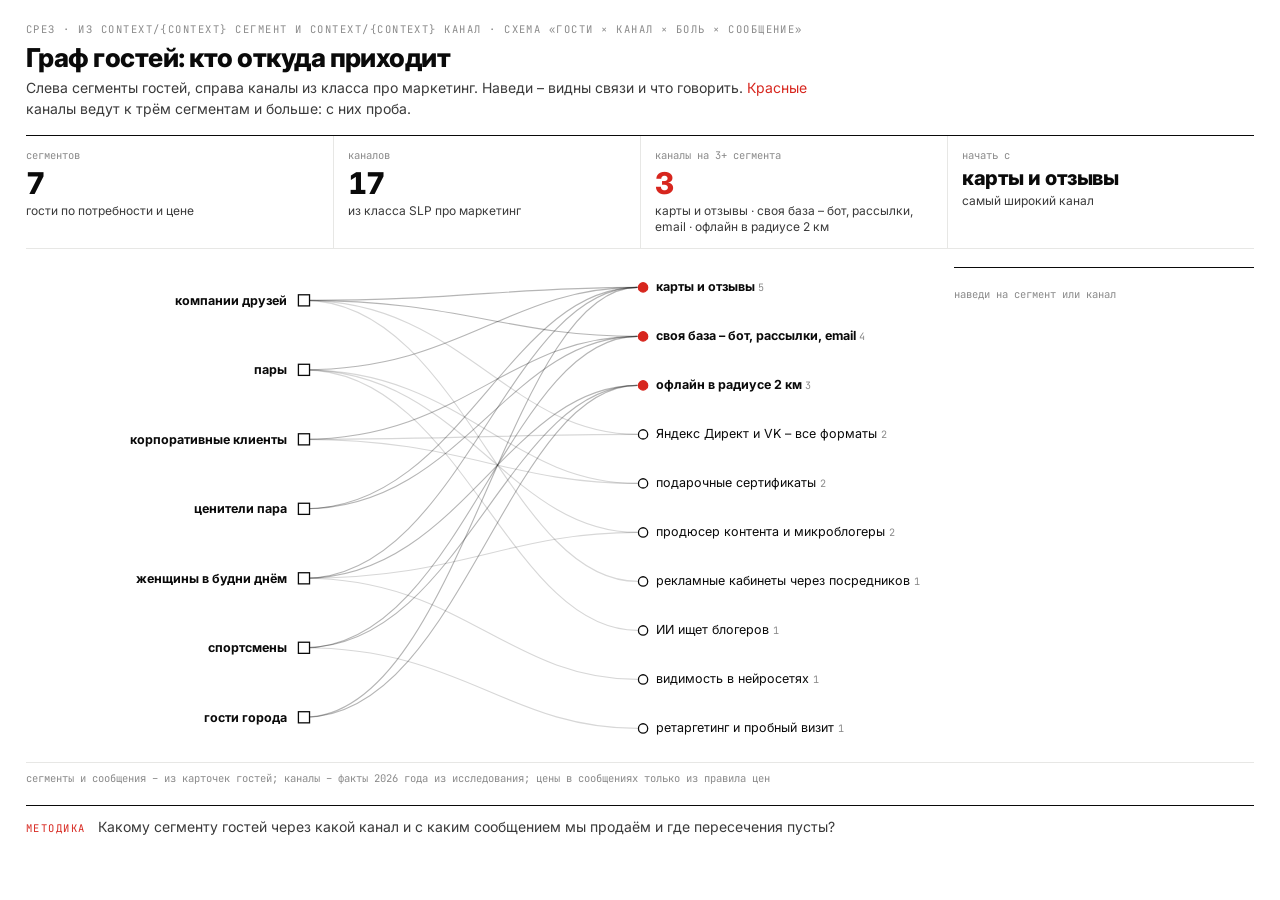
==== commit 14054c56: "SLP harness: агенты – файлы в people/, журнал каждой сессии в sessions/, ветка агента на шаг Четыре " ====
--- a/web/tools/gosti.html
+++ b/web/tools/gosti.html
@@ -56,7 +56,7 @@
 </div>
 <div class="g"><svg id="sv" viewBox="0 0 980 520" width="100%"></svg><aside class="card" id="card"><span class="cap">наведи на сегмент или канал</span></aside></div>
 <p class="cap foot">сегменты и сообщения – из карточек гостей; каналы – факты 2026 года из исследования; цены в сообщениях только из правила цен</p>
-<script>const D={"ours": {"name": "Лунная каменка", "lat": 55.8352, "lon": 37.6655, "entry": 2900, "entry_d": "3 ч, будни", "ph": 5500, "ph_d": "на 6, будни", "ph_we": 8000, "rating": 4.6, "count": 312}, "comps": [{"name": "Сандуновские бани", "lat": 55.7642424, "lon": 37.6212191, "district": "Мещанский / Тверской", "metro": "Кузнецкий Мост (moscow-city.guide, 2026-03-01)", "format": "исторический комплекс 1808 года: общие разряды + номерные бани", "rating": 5.0, "count": 22703, "entry": 5500, "entry_d": "2 ч, высший разряд", "ph": 8500, "ph_d": "на 4, мин. 2 ч", "usp": "Историческая баня 1808 года в центре: общий пар, ресторан, номерные бани; выручка 1,3 млрд ₽ в 2023 (СПАРК через Forbes).", "hours": "номерные бани открываются в 08:00 (Zoon, 2025-09-14); полное расписание общих разрядов не найдено", "site": "https://msk.sanduny.ru/obshchestvennye-razryady", "km": 8.4}, {"name": "Усачёвские бани", "lat": 55.7287928, "lon": 37.5713257, "district": "Хамовники", "metro": "не указано в найденных источниках", "format": "общественные разряды без лимита времени + номерной разряд премиум до 10 гостей (с мая 2026)", "rating": 5.0, "count": 12623, "entry": 3500, "entry_d": "без лимита, первый разряд", "ph": 12000, "ph_d": "приватный зал", "usp": "Безлимит по времени, свежий пар каждый час, пар-мастера, домашняя кухня.", "hours": "второй высший разряд: вт-вс с 09:00, пн с 16:00 (usbani.ru, 2026-10-08); круглосуточно по прежнему обзору", "site": "https://usbani.ru/price", "km": 13.2}, {"name": "Воронцовские бани", "lat": 55.7340062, "lon": 37.6594808, "district": "Таганский", "metro": "Таганская / Пролетарская", "format": "общественные разряды + 8 номерных бань, ресторан, с 1938 года", "rating": 5.0, "count": 10641, "entry": null, "entry_d": "", "ph": 4000, "ph_d": "на 6, до 17:00", "usp": "Средняя цена в центре, 8 тематических номеров, ежечасная смена пара.", "hours": "расписание не найдено (сайт: ежедневно)", "site": "https://moscowpass.com/ru/blog/banya-na-kompaniyu-moskva", "km": 11.3}, {"name": "Жар-Птица", "lat": 55.7911334, "lon": 37.5745088, "district": "Савёловский / Беговой", "metro": "Савёловская (10 мин пешком), Динамо (12 мин)", "format": "банный комплекс 4 000 м² (инвестиции ~600 млн ₽, открытие осень 2022, Alba Group)", "rating": 5.0, "count": 7742, "entry": 4500, "entry_d": "пн–ср днём", "ph": 6250, "ph_d": "до 8 гостей, мин. 4 ч", "usp": "Масштаб: 50-тонные печи, ресторан и пиво, общая спа-зона для пар и компаний; символ банного ренессанса Москвы.", "hours": "ежедневно 9:00-23:00, банный комплекс 9:00-22:00 (jarpticabani.ru, 2026-10-08)", "site": "https://jarpticabani.ru/menu/price/", "km": 7.5}, {"name": "Краснопресненские бани", "lat": 55.7636706, "lon": 37.5658295, "district": "Пресненский", "metro": "не указано в найденных источниках", "format": "общественные разряды, хаммам, солевая сауна, своя пивоварня, номера-люкс", "rating": 5.0, "count": 7236, "entry": 3700, "entry_d": "2,5 ч, до 17:00", "ph": 6000, "ph_d": "до 6 гостей", "usp": "Доступные цены общего отделения в центре, собственное пиво и номера с бассейном.", "hours": "ежедневно 8:00-23:00, понедельник до 22:00 (baninapresne.ru, 2026-10-08)", "site": "https://baninapresne.ru/man", "km": 10.1}, {"name": "Селезнёвские бани", "lat": 55.7810234, "lon": 37.6078525, "district": "Тверской", "metro": "Достоевская (420 м, Яндекс), Новослободская, Менделеевская", "format": "исторические общественные бани 1888 года (архитектор Попов) + 3 номерные бани", "rating": 5.0, "count": 3432, "entry": 4100, "entry_d": "3 ч, высший разряд", "ph": 3500, "ph_d": "до 3 гостей", "usp": "Исторические залы с мансардными окнами, сеансы 2,5-3 часа по умеренной цене.", "hours": "касса работает до 20:00; закрытие 22:00 (Zoon); полное расписание не найдено", "site": "http://www.seleznevskiebani.ru/", "km": 7.0}, {"name": "Варшавские бани", "lat": 55.6801879, "lon": 37.6235278, "district": "Нагорный", "metro": "Нагатинская (370 м), платформа Нагатинская (97 м)", "format": "четырёхэтажный комплекс 1938 года: общие разряды, кабинеты, «бани мира», ресторан", "rating": 5.0, "count": 9055, "entry": 2950, "entry_d": "3 ч", "ph": null, "ph_d": "", "usp": "Больше всех оценок в Яндексе среди бань выборки (9 055); общий разряд около 3 000-4 000 ₽ вне центра.", "hours": "пн-пт 9:00-23:00, сб-вс 8:00-23:00 (varshavskie-bani.ru, 2026-10-08)", "site": "https://varshavskie-bani.ru/", "km": 17.4}, {"name": "Ржевские бани", "lat": 55.7868327, "lon": 37.6312611, "district": "Мещанский", "metro": "Рижская (670 м)", "format": "общий мужской и женский разряды, кабинеты, финская сауна с бассейном, кафе", "rating": 4.9, "count": 2674, "entry": 1800, "entry_d": "3,5 ч", "ph": null, "ph_d": "", "usp": "Самый низкий чек выборки: мужской разряд 1 800-1 890 ₽ на 3,5 часа.", "hours": "пн-вс 9:00-23:00; женские дни 9:00-22:00 (rzhevskie-bani.obiz.ru)", "site": "https://rzhevskie-bani.obiz.ru/price/", "km": 5.8}, {"name": "Таёжные бани", "lat": 55.8290977, "lon": 37.4105325, "district": "Покровское-Стрешнево", "metro": "Тушинская, Волоколамская, Мякинино (Яндекс Медицина)", "format": "10 приватных бань на дровах со своим двором, ресторан, отель, теннисный корт", "rating": 5.0, "count": 3257, "entry": null, "entry_d": "", "ph": 7000, "ph_d": "сруб на 12–15", "usp": "Усадьба: у каждой компании свой сруб, двор и отдельный вход; парение для пары 30 000 ₽.", "hours": "круглосуточно (tbania.ru, Яндекс)", "site": "https://www.tbania.ru/", "km": 16.0}, {"name": "Павелецкие бани", "lat": 55.7233026, "lon": 37.639217, "district": "Замоскворечье", "metro": "Павелецкая, Серпуховская, Добрынинская (Яндекс Карты)", "format": "четырёхэтажный комплекс, открылся в 2022: русская, финская, хаммам, купель, бассейн, vip-залы с караоке, ресторан", "rating": 5.0, "count": 3160, "entry": 2000, "entry_d": "от, будни утром", "ph": 10000, "ph_d": "приватное пространство", "usp": "Современный дизайн с классической схемой пара для жителей новых ЖК и бизнес-центров.", "hours": "открыто до 23:00 (Яндекс Карты); полное расписание не найдено", "site": "https://www.forklore.ru/tpost/ea8rn4zlk1-ot-bannogo-lyuksa-do-horoshei-obschestve", "km": 12.6}, {"name": "ТайгаПар", "lat": 55.748486, "lon": 37.5419746, "district": "Пресненский", "metro": "не указано в найденных источниках", "format": "мужской банный клуб: «Царь-парная» на 120 человек (печь 45 т), 5 парных, ресторан авторской кухни", "rating": null, "count": null, "entry": null, "entry_d": "", "ph": 12000, "ph_d": "на 8–10", "usp": "Рекордная изразцовая печь, мужское братство и vip-сьюты в Москва-Сити.", "hours": "с 09:00 до 23:00 (taigapar.ru, 2026-10-08)", "site": "https://taigapar.ru/", "km": 12.4}, {"name": "Siberia", "lat": 55.7924715, "lon": 37.6089786, "district": "Марьина Роща", "metro": "Марьина Роща, Достоевская, Савёловская (dai-zharu.ru)", "format": "сеть премиальных банных спа-комплексов: 10 бань на дровах, программа парения 4 часа, закрытый банный клуб", "rating": 5.0, "count": 1219, "entry": null, "entry_d": "", "ph": null, "ph_d": "программа 4 ч от 32 000 ₽ с гостя", "usp": "Бани как путешествие по регионам России: авторские 4-часовые ритуалы за 32 000+ ₽ с человека, корпоративы и клуб. 13 400 гостей в 2024 (+15%), выручка +26% (Forbes).", "hours": "ежедневно 10:00-00:00 (siberia-spa.ru, 2026-10-08)", "site": "https://siberia-spa.ru/", "km": 5.9}, {"name": "Cave", "lat": 55.7853839, "lon": 37.7161058, "district": "Соколиная Гора / Электрозаводская", "metro": "Электрозаводская", "format": "камерное банное пространство в особняке: групповые церемонии мягкого пара, закрытые сеансы", "rating": 5.0, "count": 126, "entry": 3600, "entry_d": "1,5 ч, один заход", "ph": null, "ph_d": "закрытый сеанс от 60 000 ₽", "usp": "Мягкий пар по авторской технологии «Кейв»: 40-минутный ритуал вместо жёсткого парения, аудитория 25-34 лет – 51% (Forbes, 02.2025).", "hours": "ежедневно 11:00-21:00 (2ГИС)", "site": "https://cave.moscow/cave", "km": 6.4}, {"name": "Потаповские бани", "lat": 55.5331438, "lon": 37.4979041, "district": "Южное Бутово (Потапово)", "metro": "Бунинская аллея (15 мин пешком)", "format": "современная общественная баня, пар каждый час по расписанию из Telegram, безлимит", "rating": 5.0, "count": 1001, "entry": 4000, "entry_d": "будни", "ph": 4000, "ph_d": "до 8, плюс билеты", "usp": "Баня у дома в Южном Бутове: ежечасные ароматные парения, безлимит и парковка.", "hours": "2ГИС: «откроется в 10:00»; полное расписание не найдено; кухня до 22:00", "site": "https://potapovskiebani.ru/price", "km": 35.2}, {"name": "Бани Малевича", "lat": 55.7371442, "lon": 37.3124511, "district": "Одинцовский г.о. (вне границ Москвы; координата парка, не здания)", "metro": "Крылатское (трансфер)", "format": "банный клуб в парке: мужской, женский и общий разряды, приватные кабинеты, панорамный ресторан, банный двор с купелями", "rating": null, "count": null, "entry": 6500, "entry_d": "3 ч, будни", "ph": 3300, "ph_d": "до 8, плюс билеты", "usp": "Лесной парк рядом с Москвой: ресторан, большой женский разряд, звукоизолированные кабинеты; пармастеру платят 100-250 тыс. ₽ (hh.ru 2026-08-06).", "hours": "ежедневно 9:00-23:00 (banimalevicha.ru)", "site": "https://banimalevicha.ru/baths/male/", "km": 24.6}, {"name": "GOOSI Баня & Spa", "lat": 55.7942197, "lon": 37.665381, "district": "Сокольники", "metro": "не указано в найденных источниках", "format": "иммерсивная баня и спа для компаний: сеансы по 2-4 часа, аренда под дни рождения, девичники, корпоративы", "rating": 4.7, "count": 23, "entry": null, "entry_d": "", "ph": 2500, "ph_d": "по отзыву гостя", "usp": "Иммерсивный формат 2-4 часа в парке: свет, звук и ароматы вместо классического парения; аудитория 18-36 лет – 70% (Forbes, 2024).", "hours": "пн-чт 10:00-22:00, пт-вс 10:00 до последнего гостя (goo.si)", "site": "https://goo.si/", "km": 4.6}], "segments": [{"id": "friends-company", "name": "компании друзей", "need": "Свой номер со своей парной, купелью и столом на всех, чтобы отметить повод и поговорить без посторонних.", "message": "Номер на 6 человек со своей парной, купелью и столом, бронь за две минуты, цена делится на всех.", "price": "средняя: чек делят на всех, ориентир – цена на человека", "size": "среди мужчин общение с друзьями 21% мотивов (женщины 13%, Авито 2026); 62% мужчин-посетителей ходят с друзьями или на праздники (Выберу 2025); 21% москвичей парятся в банях у друзей; доли сегмента по выручке бани: не найдено", "channels": ["ad-intermediaries", "direct-all-formats", "maps-reviews", "own-base-bot-email"]}, {"id": "couples", "name": "пары", "need": "Уединённый вечер без шума, романтический сценарий, парение вдвоём.", "message": "Вечер вдвоём в тишине: свой модуль, чай, парение в четыре руки по записи.", "price": "низкая–средняя: платят за приватность и повод", "size": "доля парных программ в спа около 40% (Thai-SPA 7 Красок, 1 пол. 2026), в банях аналогичной цифры не найдено", "channels": ["ai-blogger-search-outreach", "gift-certificates", "instagram-producer-micro", "maps-reviews"]}, {"id": "corporate", "name": "корпоративные клиенты", "need": "Командное событие или подарок сотрудникам и партнёрам к Новому году без хлопот с оформлением.", "message": "Сертификат на номер для команды или на сумму, закрывающие документы, срок 6 месяцев.", "price": "низкая: бюджет на человека задан, важны документы и простота", "size": "доля корпоратов в выручке московской бани: не найдено; в Казани 'кратно выросло число корпоративных заказов'; аналог из загородной базы отдыха: корпоративные клиенты 40% выручки, 30 млн руб за 3 месяца (КРИК, не баня)", "channels": ["direct-all-formats", "gift-certificates", "own-base-bot-email"]}, {"id": "steam-connoisseurs", "name": "ценители пара", "need": "Сильный пар, мастер-парильщик, расписание паров, веники и купели.", "message": "Новый состав пара каждый час, мастера-парильщики, дровяная печь, расписание в Telegram.", "price": "средняя: сравнивают цену часа с эталонами Сандунов и Усачёвских", "size": "66% россиян заказывают услуги парения (Авито Услуги 2024), 64% выбирают парение веником; 41% парятся с банщиком; спрос на пармастеров +65% (январь 2026)", "channels": ["maps-reviews", "own-base-bot-email"]}, {"id": "wellness-women", "name": "женщины в будни днём", "need": "Пауза в будний день, спа-процедуры, массаж и парение в одном месте.", "message": "Будни до 17:00: парение, массаж и чай, дневная цена ниже вечерней.", "price": "средняя: ценят услуги внутри визита, откликаются на дневной тариф", "size": "женщины 47% регулярных посетителей (Выберу, 39% годом ранее); 41% женщин ходят ради ухода за телом (Авито 2026)", "channels": ["ai-geo-visibility", "instagram-producer-micro", "maps-reviews", "offline-radius-partners"]}, {"id": "athletes", "name": "спортсмены", "need": "Восстановление после нагрузок, расписание вне вечернего пика.", "message": "Парная после тренировки: утро и будни дешевле, промокод от вашего клуба.", "price": "высокая–средняя: частые визиты, нужна подписка или промокод", "size": "до 30 лет 48% ходят для восстановления после тренировок (Выберу 2025); 28% мужчин – восстановление после нагрузок (Авито 2026); доля спортсменов среди гостей московской бани: не найдено", "channels": ["offline-radius-partners", "own-base-bot-email", "retarget-trial-sandbox"]}, {"id": "city-guests", "name": "гости города", "need": "Попробовать настоящую русскую баню, понятный английский текст и карта.", "message": "Русская баня с мастером-парильщиком, описание на английском, бронь без звонка.", "price": "низкая: платят за опыт, смотрят на рейтинг", "size": "Москва 26,5 млн туристов в 2025; гости ~20% потребления; доля туристов среди гостей бани: Казань 20% клиентов премиум-бани; Москвы – не найдено", "channels": ["maps-reviews", "offline-radius-partners"]}], "channels": {"direct-all-formats": "Яндекс Директ и VK – все форматы", "optimize-on-sales": "реклама с оптимизацией на визит", "ad-intermediaries": "рекламные кабинеты через посредников", "maps-reviews": "карты и отзывы", "seo-geo-wordpress": "SEO и блог с ответами", "offline-radius-partners": "офлайн в радиусе 2 км", "instagram-producer-micro": "продюсер контента и микроблогеры", "own-base-bot-email": "своя база – бот, рассылки, email", "unusual-ad-cabinets": "неочевидные рекламные кабинеты", "ltv-cac-channel-test": "LTV, CAC и честный тест канала", "retarget-trial-sandbox": "ретаргетинг и пробный визит", "gift-certificates": "подарочные сертификаты", "hyperlocal-geo-sms": "гиперлокальный таргет и SMS", "ai-blogger-search-outreach": "ИИ ищет блогеров", "ai-hypothesis-matrix-quiz": "матрица гипотез и быстрые лендинги", "ai-geo-visibility": "видимость в нейросетях", "ai-voice-calls": "ИИ-звонки"}, "load": {"slots": ["9–13", "13–17", "17–21", "21–01"], "weekday": [22, 41, 79, 64], "weekend": [71, 88, 96, 92]}, "days": ["пн", "вт", "ср", "чт", "пт", "сб", "вс"], "dayk": [0.86, 0.95, 1.0, 1.04, 1.18, 1.43, 1.48], "base": {"river": [[[55.7442, 37.2517], [55.7434, 37.2759], [55.7589, 37.2805], [55.763, 37.2868], [55.7694, 37.3001], [55.7712, 37.3064], [55.7707, 37.3281], [55.7847, 37.3482], [55.7941, 37.3481], [55.8, 37.3345], [55.8093, 37.3571], [55.822, 37.3821], [55.8287, 37.3785], [55.829, 37.3953], [55.8191, 37.4145], [55.8115, 37.4199], [55.8087, 37.4412], [55.8026, 37.4476], [55.7887, 37.4397], [55.7865, 37.4263], [55.7915, 37.418], [55.7914, 37.4103], [55.7775, 37.4041], [55.7742, 37.4341], [55.7742, 37.4553], [55.7624, 37.4645], [55.7539, 37.4531], [55.7471, 37.4367], [55.7411, 37.4493], [55.7429, 37.4648], [55.7485, 37.4742], [55.7645, 37.4764], [55.7682, 37.4845], [55.7597, 37.5117], [55.7476, 37.522], [55.7455, 37.5404], [55.7527, 37.5708], [55.7463, 37.5744], [55.7351, 37.5636], [55.7221, 37.5412], [55.7137, 37.5459], [55.7103, 37.5592], [55.7167, 37.5821], [55.7329, 37.598], [55.7431, 37.6083], [55.7492, 37.6268], [55.7411, 37.6449], [55.7276, 37.6558], [55.7211, 37.6566], [55.7106, 37.6501], [55.707, 37.6422], [55.7061, 37.6289], [55.6867, 37.6316], [55.6867, 37.6696], [55.6945, 37.6893], [55.6933, 37.7076], [55.6813, 37.712], [55.6674, 37.7131], [55.6704, 37.704], [55.6706, 37.6824], [55.6676, 37.675], [55.6544, 37.6717], [55.6433, 37.6945], [55.6409, 37.7295], [55.6487, 37.7798], [55.6473, 37.7853], [55.6426, 37.7838], [55.6258, 37.7898], [55.6178, 37.7981], [55.6163, 37.8314], [55.6165, 37.8419], [55.6171, 37.8508], [55.6092, 37.8684], [55.6052, 37.8697], [55.6003, 37.8543], [55.5946, 37.8726], [55.5772, 37.8789], [55.5691, 37.9047], [55.5593, 37.9176], [55.5567, 37.9318], [55.5544, 37.9402]], [[55.5581, 37.9245], [55.5544, 37.9402], [55.5544, 37.9402]], [[55.6813, 37.712], [55.6732, 37.6907], [55.6712, 37.6874]], [[55.6741, 37.7134], [55.6717, 37.6991], [55.6717, 37.6991]], [[55.6178, 37.7981], [55.612, 37.7985], [55.6097, 37.8164], [55.6164, 37.8262]], [[55.7589, 37.2805], [55.7652, 37.2705], [55.77, 37.2598], [55.7809, 37.2612], [55.7811, 37.2763], [55.7809, 37.2941], [55.7706, 37.3085], [55.7706, 37.3085]], [[55.7378, 37.6064], [55.7462, 37.6267], [55.7423, 37.6374], [55.7313, 37.6505], [55.7313, 37.6505]], [[55.7925, 37.4456], [55.7773, 37.4483], [55.7773, 37.4483]]], "mkad": [[55.911, 37.59], [55.8949, 37.6853], [55.86, 37.77], [55.83, 37.83], [55.76, 37.842], [55.7, 37.835], [55.64, 37.8], [55.5971, 37.746], [55.574, 37.66], [55.59, 37.53], [55.64, 37.46], [55.7, 37.39], [55.7719, 37.369], [55.8209, 37.3892], [55.8641, 37.3983], [55.889, 37.44], [55.907, 37.53]]}};
+<script>const D={"ours": {"name": "Лунная каменка", "lat": 55.8352, "lon": 37.6655, "entry": 2900, "entry_d": "3 ч, будни", "ph": 5500, "ph_d": "на 6, будни", "ph_we": 8000, "rating": 4.6, "count": 312}, "comps": [{"name": "Сандуновские бани", "lat": 55.7642424, "lon": 37.6212191, "district": "Мещанский / Тверской", "metro": "Кузнецкий Мост (moscow-city.guide, 2026-03-01)", "format": "исторический комплекс 1808 года: общие разряды + номерные бани", "rating": 5.0, "count": 22703, "entry": 5500, "entry_d": "2 ч, высший разряд", "ph": 8500, "ph_d": "на 4, мин. 2 ч", "usp": "Историческая баня 1808 года в центре: общий пар, ресторан, номерные бани; выручка 1,3 млрд ₽ в 2023 (СПАРК через Forbes).", "hours": "номерные бани открываются в 08:00 (Zoon, 2025-09-14); полное расписание общих разрядов не найдено", "site": "https://msk.sanduny.ru/obshchestvennye-razryady", "km": 8.4}, {"name": "Усачёвские бани", "lat": 55.7287928, "lon": 37.5713257, "district": "Хамовники", "metro": "не указано в найденных источниках", "format": "общественные разряды без лимита времени + номерной разряд премиум до 10 гостей (с мая 2026)", "rating": 5.0, "count": 12623, "entry": 3500, "entry_d": "без лимита, первый разряд", "ph": 12000, "ph_d": "приватный зал", "usp": "Безлимит по времени, свежий пар каждый час, пар-мастера, домашняя кухня.", "hours": "второй высший разряд: вт-вс с 09:00, пн с 16:00 (usbani.ru, 2026-10-08); круглосуточно по прежнему обзору", "site": "https://usbani.ru/price", "km": 13.2}, {"name": "Воронцовские бани", "lat": 55.7340062, "lon": 37.6594808, "district": "Таганский", "metro": "Таганская / Пролетарская", "format": "общественные разряды + 8 номерных бань, ресторан, с 1938 года", "rating": 5.0, "count": 10641, "entry": null, "entry_d": "", "ph": 4000, "ph_d": "на 6, до 17:00", "usp": "Средняя цена в центре, 8 тематических номеров, ежечасная смена пара.", "hours": "расписание не найдено (сайт: ежедневно)", "site": "https://moscowpass.com/ru/blog/banya-na-kompaniyu-moskva", "km": 11.3}, {"name": "Жар-Птица", "lat": 55.7911334, "lon": 37.5745088, "district": "Савёловский / Беговой", "metro": "Савёловская (10 мин пешком), Динамо (12 мин)", "format": "банный комплекс 4 000 м² (инвестиции ~600 млн ₽, открытие осень 2022, Alba Group)", "rating": 5.0, "count": 7742, "entry": 4500, "entry_d": "пн–ср днём", "ph": 6250, "ph_d": "до 8 гостей, мин. 4 ч", "usp": "Масштаб: 50-тонные печи, ресторан и пиво, общая спа-зона для пар и компаний; символ банного ренессанса Москвы.", "hours": "ежедневно 9:00-23:00, банный комплекс 9:00-22:00 (jarpticabani.ru, 2026-10-08)", "site": "https://jarpticabani.ru/menu/price/", "km": 7.5}, {"name": "Краснопресненские бани", "lat": 55.7636706, "lon": 37.5658295, "district": "Пресненский", "metro": "не указано в найденных источниках", "format": "общественные разряды, хаммам, солевая сауна, своя пивоварня, номера-люкс", "rating": 5.0, "count": 7236, "entry": 3700, "entry_d": "2,5 ч, до 17:00", "ph": 6000, "ph_d": "до 6 гостей", "usp": "Доступные цены общего отделения в центре, собственное пиво и номера с бассейном.", "hours": "ежедневно 8:00-23:00, понедельник до 22:00 (baninapresne.ru, 2026-10-08)", "site": "https://baninapresne.ru/man", "km": 10.1}, {"name": "Селезнёвские бани", "lat": 55.7810234, "lon": 37.6078525, "district": "Тверской", "metro": "Достоевская (420 м, Яндекс), Новослободская, Менделеевская", "format": "исторические общественные бани 1888 года (архитектор Попов) + 3 номерные бани", "rating": 5.0, "count": 3432, "entry": 4100, "entry_d": "3 ч, высший разряд", "ph": 3500, "ph_d": "до 3 гостей", "usp": "Исторические залы с мансардными окнами, сеансы 2,5-3 часа по умеренной цене.", "hours": "касса работает до 20:00; закрытие 22:00 (Zoon); полное расписание не найдено", "site": "http://www.seleznevskiebani.ru/", "km": 7.0}, {"name": "Варшавские бани", "lat": 55.6801879, "lon": 37.6235278, "district": "Нагорный", "metro": "Нагатинская (370 м), платформа Нагатинская (97 м)", "format": "четырёхэтажный комплекс 1938 года: общие разряды, кабинеты, «бани мира», ресторан", "rating": 5.0, "count": 9055, "entry": 2950, "entry_d": "3 ч", "ph": null, "ph_d": "", "usp": "Больше всех оценок в Яндексе среди бань выборки (9 055); общий разряд около 3 000-4 000 ₽ вне центра.", "hours": "пн-пт 9:00-23:00, сб-вс 8:00-23:00 (varshavskie-bani.ru, 2026-10-08)", "site": "https://varshavskie-bani.ru/", "km": 17.4}, {"name": "Ржевские бани", "lat": 55.7868327, "lon": 37.6312611, "district": "Мещанский", "metro": "Рижская (670 м)", "format": "общий мужской и женский разряды, кабинеты, финская сауна с бассейном, кафе", "rating": 4.9, "count": 2674, "entry": 1800, "entry_d": "3,5 ч", "ph": null, "ph_d": "", "usp": "Самый низкий чек выборки: мужской разряд 1 800-1 890 ₽ на 3,5 часа.", "hours": "пн-вс 9:00-23:00; женские дни 9:00-22:00 (rzhevskie-bani.obiz.ru)", "site": "https://rzhevskie-bani.obiz.ru/price/", "km": 5.8}, {"name": "Таёжные бани", "lat": 55.8290977, "lon": 37.4105325, "district": "Покровское-Стрешнево", "metro": "Тушинская, Волоколамская, Мякинино (Яндекс Медицина)", "format": "10 приватных бань на дровах со своим двором, ресторан, отель, теннисный корт", "rating": 5.0, "count": 3257, "entry": null, "entry_d": "", "ph": 7000, "ph_d": "сруб на 12–15", "usp": "Усадьба: у каждой компании свой сруб, двор и отдельный вход; парение для пары 30 000 ₽.", "hours": "круглосуточно (tbania.ru, Яндекс)", "site": "https://www.tbania.ru/", "km": 16.0}, {"name": "Павелецкие бани", "lat": 55.7233026, "lon": 37.639217, "district": "Замоскворечье", "metro": "Павелецкая, Серпуховская, Добрынинская (Яндекс Карты)", "format": "четырёхэтажный комплекс, открылся в 2022: русская, финская, хаммам, купель, бассейн, vip-залы с караоке, ресторан", "rating": 5.0, "count": 3160, "entry": 2000, "entry_d": "от, будни утром", "ph": 10000, "ph_d": "приватное пространство", "usp": "Современный дизайн с классической схемой пара для жителей новых ЖК и бизнес-центров.", "hours": "открыто до 23:00 (Яндекс Карты); полное расписание не найдено", "site": "https://www.forklore.ru/tpost/ea8rn4zlk1-ot-bannogo-lyuksa-do-horoshei-obschestve", "km": 12.6}, {"name": "ТайгаПар", "lat": 55.748486, "lon": 37.5419746, "district": "Пресненский", "metro": "не указано в найденных источниках", "format": "мужской банный клуб: «Царь-парная» на 120 человек (печь 45 т), 5 парных, ресторан авторской кухни", "rating": null, "count": null, "entry": null, "entry_d": "", "ph": 12000, "ph_d": "на 8–10", "usp": "Рекордная изразцовая печь, мужское братство и vip-сьюты в Москва-Сити.", "hours": "с 09:00 до 23:00 (taigapar.ru, 2026-10-08)", "site": "https://taigapar.ru/", "km": 12.4}, {"name": "Siberia", "lat": 55.7924715, "lon": 37.6089786, "district": "Марьина Роща", "metro": "Марьина Роща, Достоевская, Савёловская (dai-zharu.ru)", "format": "сеть премиальных банных спа-комплексов: 10 бань на дровах, программа парения 4 часа, закрытый банный клуб", "rating": 5.0, "count": 1219, "entry": null, "entry_d": "", "ph": null, "ph_d": "программа 4 ч от 32 000 ₽ с гостя", "usp": "Бани как путешествие по регионам России: авторские 4-часовые ритуалы за 32 000+ ₽ с человека, корпоративы и клуб. 13 400 гостей в 2024 (+15%), выручка +26% (Forbes).", "hours": "ежедневно 10:00-00:00 (siberia-spa.ru, 2026-10-08)", "site": "https://siberia-spa.ru/", "km": 5.9}, {"name": "Cave", "lat": 55.7853839, "lon": 37.7161058, "district": "Соколиная Гора / Электрозаводская", "metro": "Электрозаводская", "format": "камерное банное пространство в особняке: групповые церемонии мягкого пара, закрытые сеансы", "rating": 5.0, "count": 126, "entry": 3600, "entry_d": "1,5 ч, один заход", "ph": null, "ph_d": "закрытый сеанс от 60 000 ₽", "usp": "Мягкий пар по авторской технологии «Кейв»: 40-минутный ритуал вместо жёсткого парения, аудитория 25-34 лет – 51% (Forbes, 02.2025).", "hours": "ежедневно 11:00-21:00 (2ГИС)", "site": "https://cave.moscow/cave", "km": 6.4}, {"name": "Потаповские бани", "lat": 55.5331438, "lon": 37.4979041, "district": "Южное Бутово (Потапово)", "metro": "Бунинская аллея (15 мин пешком)", "format": "современная общественная баня, пар каждый час по расписанию из Telegram, безлимит", "rating": 5.0, "count": 1001, "entry": 4000, "entry_d": "будни", "ph": 4000, "ph_d": "до 8, плюс билеты", "usp": "Баня у дома в Южном Бутове: ежечасные ароматные парения, безлимит и парковка.", "hours": "2ГИС: «откроется в 10:00»; полное расписание не найдено; кухня до 22:00", "site": "https://potapovskiebani.ru/price", "km": 35.2}, {"name": "Бани Малевича", "lat": 55.7371442, "lon": 37.3124511, "district": "Одинцовский г.о. (вне границ Москвы; координата парка, не здания)", "metro": "Крылатское (трансфер)", "format": "банный клуб в парке: мужской, женский и общий разряды, приватные кабинеты, панорамный ресторан, банный двор с купелями", "rating": null, "count": null, "entry": 6500, "entry_d": "3 ч, будни", "ph": 3300, "ph_d": "до 8, плюс билеты", "usp": "Лесной парк рядом с Москвой: ресторан, большой женский разряд, звукоизолированные кабинеты; пармастеру платят 100-250 тыс. ₽ (hh.ru 2026-08-06).", "hours": "ежедневно 9:00-23:00 (banimalevicha.ru)", "site": "https://banimalevicha.ru/baths/male/", "km": 24.6}, {"name": "GOOSI Баня & Spa", "lat": 55.7942197, "lon": 37.665381, "district": "Сокольники", "metro": "не указано в найденных источниках", "format": "иммерсивная баня и спа для компаний: сеансы по 2-4 часа, аренда под дни рождения, девичники, корпоративы", "rating": 4.7, "count": 23, "entry": null, "entry_d": "", "ph": 2500, "ph_d": "по отзыву гостя", "usp": "Иммерсивный формат 2-4 часа в парке: свет, звук и ароматы вместо классического парения; аудитория 18-36 лет – 70% (Forbes, 2024).", "hours": "пн-чт 10:00-22:00, пт-вс 10:00 до последнего гостя (goo.si)", "site": "https://goo.si/", "km": 4.6}], "segments": [{"id": "friends-company", "name": "компании друзей", "need": "Свой номер со своей парной, купелью и столом на всех, чтобы отметить повод и поговорить без посторонних.", "message": "Номер на 6 человек со своей парной, купелью и столом, бронь за две минуты, цена делится на всех.", "price": "средняя: чек делят на всех, ориентир – цена на человека", "size": "среди мужчин общение с друзьями 21% мотивов (женщины 13%, Авито 2026); 62% мужчин-посетителей ходят с друзьями или на праздники (Выберу 2025); 21% москвичей парятся в банях у друзей; доли сегмента по выручке бани: не найдено", "channels": ["ad-intermediaries", "direct-all-formats", "maps-reviews", "own-base-bot-email"]}, {"id": "couples", "name": "пары", "need": "Уединённый вечер без шума, романтический сценарий, парение вдвоём.", "message": "Вечер вдвоём в тишине: свой модуль, чай, парение в четыре руки по записи.", "price": "низкая–средняя: платят за приватность и повод", "size": "доля парных программ в спа около 40% (Thai-SPA 7 Красок, 1 пол. 2026), в банях аналогичной цифры не найдено", "channels": ["ai-blogger-search-outreach", "gift-certificates", "instagram-producer-micro", "maps-reviews"]}, {"id": "corporate", "name": "корпоративные клиенты", "need": "Командное событие или подарок сотрудникам и партнёрам к Новому году без хлопот с оформлением.", "message": "Сертификат на номер для команды или на сумму, закрывающие документы, срок 6 месяцев.", "price": "низкая: бюджет на человека задан, важны документы и простота", "size": "доля корпоратов в выручке московской бани: не найдено; в Казани 'кратно выросло число корпоративных заказов'; аналог из загородной базы отдыха: корпоративные клиенты 40% выручки, 30 млн руб за 3 месяца (КРИК, не баня)", "channels": ["direct-all-formats", "gift-certificates", "own-base-bot-email"]}, {"id": "steam-connoisseurs", "name": "ценители пара", "need": "Сильный пар, мастер-парильщик, расписание паров, веники и купели.", "message": "Новый состав пара каждый час, мастера-парильщики, дровяная печь, расписание в Telegram.", "price": "средняя: сравнивают цену часа с эталонами Сандунов и Усачёвских", "size": "66% россиян заказывают услуги парения (Авито Услуги 2024), 64% выбирают парение веником; 41% парятся с банщиком; спрос на пармастеров +65% (январь 2026)", "channels": ["maps-reviews", "own-base-bot-email"]}, {"id": "wellness-women", "name": "женщины в будни днём", "need": "Пауза в будний день, спа-процедуры, массаж и парение в одном месте.", "message": "Будни до 17:00: парение, массаж и чай, дневная цена ниже вечерней.", "price": "средняя: ценят услуги внутри визита, откликаются на дневной тариф", "size": "женщины 47% регулярных посетителей (Выберу, 39% годом ранее); 41% женщин ходят ради ухода за телом (Авито 2026)", "channels": ["ai-geo-visibility", "instagram-producer-micro", "maps-reviews", "offline-radius-partners"]}, {"id": "athletes", "name": "спортсмены", "need": "Восстановление после нагрузок, расписание вне вечернего пика.", "message": "Парная после тренировки: утро и будни дешевле, промокод от вашего клуба.", "price": "высокая–средняя: частые визиты, нужна подписка или промокод", "size": "до 30 лет 48% ходят для восстановления после тренировок (Выберу 2025); 28% мужчин – восстановление после нагрузок (Авито 2026); доля спортсменов среди гостей московской бани: не найдено", "channels": ["offline-radius-partners", "own-base-bot-email", "retarget-trial-sandbox"]}, {"id": "city-guests", "name": "гости города", "need": "Попробовать настоящую русскую баню, понятный английский текст и карта.", "message": "Русская баня с мастером-парильщиком, описание на английском, бронь без звонка.", "price": "низкая: платят за опыт, смотрят на рейтинг", "size": "Москва 26,5 млн туристов в 2025; гости ~20% потребления; доля туристов среди гостей бани: Казань 20% клиентов премиум-бани; Москвы – не найдено", "channels": ["maps-reviews", "offline-radius-partners"]}], "channels": {"direct-all-formats": "Яндекс Директ и VK – все форматы", "optimize-on-sales": "реклама с оптимизацией на визит", "ad-intermediaries": "рекламные кабинеты через посредников", "maps-reviews": "карты и отзывы", "seo-geo-wordpress": "SEO и блог с ответами", "offline-radius-partners": "офлайн в радиусе 2 км", "instagram-producer-micro": "продюсер контента и микроблогеры", "own-base-bot-email": "своя база – бот, рассылки, email", "unusual-ad-cabinets": "неочевидные рекламные кабинеты", "ltv-cac-channel-test": "LTV, CAC и честный тест канала", "retarget-trial-sandbox": "ретаргетинг и пробный визит", "gift-certificates": "подарочные сертификаты", "hyperlocal-geo-sms": "гиперлокальный таргет и SMS", "ai-blogger-search-outreach": "ИИ ищет блогеров", "ai-hypothesis-matrix-quiz": "матрица гипотез и быстрые лендинги", "ai-geo-visibility": "видимость в нейросетях", "ai-voice-calls": "ИИ-звонки"}, "load": {"slots": ["9–13", "13–17", "17–21", "21–01"], "weekday": [22, 41, 79, 64], "weekend": [71, 88, 96, 92]}, "days": ["пн", "вт", "ср", "чт", "пт", "сб", "вс"], "dayk": [0.86, 0.95, 1.0, 1.04, 1.18, 1.43, 1.48], "base": {"river": [[[55.7442, 37.2517], [55.7434, 37.2759], [55.7589, 37.2805], [55.763, 37.2868], [55.7694, 37.3001], [55.7712, 37.3064], [55.7707, 37.3281], [55.7847, 37.3482], [55.7941, 37.3481], [55.8, 37.3345], [55.8093, 37.3571], [55.822, 37.3821], [55.8287, 37.3785], [55.829, 37.3953], [55.8191, 37.4145], [55.8115, 37.4199], [55.8087, 37.4412], [55.8026, 37.4476], [55.7887, 37.4397], [55.7865, 37.4263], [55.7915, 37.418], [55.7914, 37.4103], [55.7775, 37.4041], [55.7742, 37.4341], [55.7742, 37.4553], [55.7624, 37.4645], [55.7539, 37.4531], [55.7471, 37.4367], [55.7411, 37.4493], [55.7429, 37.4648], [55.7485, 37.4742], [55.7645, 37.4764], [55.7682, 37.4845], [55.7597, 37.5117], [55.7476, 37.522], [55.7455, 37.5404], [55.7527, 37.5708], [55.7463, 37.5744], [55.7351, 37.5636], [55.7221, 37.5412], [55.7137, 37.5459], [55.7103, 37.5592], [55.7167, 37.5821], [55.7329, 37.598], [55.7431, 37.6083], [55.7492, 37.6268], [55.7411, 37.6449], [55.7276, 37.6558], [55.7211, 37.6566], [55.7106, 37.6501], [55.707, 37.6422], [55.7061, 37.6289], [55.6867, 37.6316], [55.6867, 37.6696], [55.6945, 37.6893], [55.6933, 37.7076], [55.6813, 37.712], [55.6674, 37.7131], [55.6704, 37.704], [55.6706, 37.6824], [55.6676, 37.675], [55.6544, 37.6717], [55.6433, 37.6945], [55.6409, 37.7295], [55.6487, 37.7798], [55.6473, 37.7853], [55.6426, 37.7838], [55.6258, 37.7898], [55.6178, 37.7981], [55.6163, 37.8314], [55.6165, 37.8419], [55.6171, 37.8508], [55.6092, 37.8684], [55.6052, 37.8697], [55.6003, 37.8543], [55.5946, 37.8726], [55.5772, 37.8789], [55.5691, 37.9047], [55.5593, 37.9176], [55.5567, 37.9318], [55.5544, 37.9402]], [[55.5581, 37.9245], [55.5544, 37.9402], [55.5544, 37.9402]], [[55.6813, 37.712], [55.6732, 37.6907], [55.6712, 37.6874]], [[55.6741, 37.7134], [55.6717, 37.6991], [55.6717, 37.6991]], [[55.6178, 37.7981], [55.612, 37.7985], [55.6097, 37.8164], [55.6164, 37.8262]], [[55.7589, 37.2805], [55.7652, 37.2705], [55.77, 37.2598], [55.7809, 37.2612], [55.7811, 37.2763], [55.7809, 37.2941], [55.7706, 37.3085], [55.7706, 37.3085]], [[55.7378, 37.6064], [55.7462, 37.6267], [55.7423, 37.6374], [55.7313, 37.6505], [55.7313, 37.6505]], [[55.7925, 37.4456], [55.7773, 37.4483], [55.7773, 37.4483]]], "mkad": [[55.911, 37.59], [55.8949, 37.6853], [55.86, 37.77], [55.83, 37.83], [55.76, 37.842], [55.7, 37.835], [55.64, 37.8], [55.5971, 37.746], [55.574, 37.66], [55.59, 37.53], [55.64, 37.46], [55.7, 37.39], [55.7719, 37.369], [55.8209, 37.3892], [55.8641, 37.3983], [55.889, 37.44], [55.907, 37.53]]}, "real": {"proxy": {"weekday": {"9–13": 0, "13–17": 50, "17–21": 25, "21–01": 0}, "weekend": {"9–13": 0, "13–17": 0, "17–21": 0, "21–01": 0}, "n_places": 1, "method": "Значения – доля полностью проданных сессий ('Нет мест') от всех видимых сессий в слот-группе, в процентах; нижняя оценка занятости, потому что ёмкость сессий не раскрыта. Источник один: Cave (YCLIENTS), окно 9–15 октября 2026, 20 сессий, будни = пт вечер и пн–чт, выходные = сб и вс. Выборка мала (0–4 сессии на ячейку), для синтетической тепловой карты использовать только как контрольную точку, не как замену. Остальные 15 мест: открытых свободных слотов нет или не снимались; Яндекс Карты, 2ГИС и Google Maps график популярного времени не отдали."}, "at": "2026-10-09", "n": 20, "place": {"name": "Cave", "booking": "YCLIENTS (виджет расписания сессий)", "url": "https://n1086918.yclients.com/company/1004737/activity/select?o=act2026-10-09", "slots_visible": true, "observed_at": "2026-10-09T15:10:00+01:00", "samples": [{"date": "2026-10-09", "slot": "17–21", "free": 0, "total": null, "note": "групповая сессия, осталось мест: 0; ёмкость сессии виджет не показывает"}, {"date": "2026-10-10", "slot": "9–13", "free": 4, "total": null, "note": "групповая сессия, осталось мест: 4; ёмкость сессии виджет не показывает"}, {"date": "2026-10-10", "slot": "13–17", "free": 2, "total": null, "note": "групповая сессия, осталось мест: 2; ёмкость сессии виджет не показывает"}, {"date": "2026-10-10", "slot": "17–21", "free": 5, "total": null, "note": "групповая сессия, осталось мест: 5; ёмкость сессии виджет не показывает"}, {"date": "2026-10-10", "slot": "21–01", "free": 6, "total": null, "note": "групповая сессия, осталось мест: 6; ёмкость сессии виджет не показывает"}, {"date": "2026-10-11", "slot": "9–13", "free": 6, "total": null, "note": "групповая сессия, осталось мест: 6; ёмкость сессии виджет не показывает"}, {"date": "2026-10-11", "slot": "13–17", "free": 5, "total": null, "note": "групповая сессия, осталось мест: 5; ёмкость сессии виджет не показывает"}, {"date": "2026-10-11", "slot": "17–21", "free": 5, "total": null, "note": "групповая сессия, осталось мест: 5; ёмкость сессии виджет не показывает"}, {"date": "2026-10-11", "slot": "17–21", "free": 2, "total": null, "note": "групповая сессия, осталось мест: 2; ёмкость сессии виджет не показывает"}, {"date": "2026-10-12", "slot": "9–13", "free": 5, "total": null, "note": "групповая сессия, осталось мест: 5; ёмкость сессии виджет не показывает"}, {"date": "2026-10-12", "slot": "13–17", "free": 4, "total": null, "note": "групповая сессия, осталось мест: 4; ёмкость сессии виджет не показывает"}, {"date": "2026-10-12", "slot": "17–21", "free": 6, "total": null, "note": "групповая сессия, осталось мест: 6; ёмкость сессии виджет не показывает"}, {"date": "2026-10-13", "slot": "21–01", "free": 6, "total": null, "note": "групповая сессия, осталось мест: 6; ёмкость сессии виджет не показывает"}, {"date": "2026-10-14", "slot": "9–13", "free": 5, "total": null, "note": "групповая сессия, осталось мест: 5; ёмкость сессии виджет не показывает"}, {"date": "2026-10-14", "slot": "13–17", "free": 0, "total": null, "note": "групповая сессия, осталось мест: 0; ёмкость сессии виджет не показывает"}, {"date": "2026-10-14", "slot": "17–21", "free": 6, "total": null, "note": "групповая сессия, осталось мест: 6; ёмкость сессии виджет не показывает"}, {"date": "2026-10-14", "slot": "21–01", "free": 4, "total": null, "note": "групповая сессия, осталось мест: 4; ёмкость сессии виджет не показывает"}, {"date": "2026-10-15", "slot": "9–13", "free": 10, "total": null, "note": "групповая сессия, осталось мест: 10; ёмкость сессии виджет не показывает"}, {"date": "2026-10-15", "slot": "17–21", "free": 4, "total": null, "note": "групповая сессия, осталось мест: 4; ёмкость сессии виджет не показывает"}, {"date": "2026-10-15", "slot": "21–01", "free": 6, "total": null, "note": "групповая сессия, осталось мест: 6; ёмкость сессии виджет не показывает"}], "note": "Не номера, а групповые сессии 'Пещера Белого Дракона'. Виджет показывает 'Осталось N мест' или 'Нет мест', общая ёмкость сессии не раскрыта, поэтому доля занятости считается только по полностью проданным сессиям (нижняя оценка). Видно 20 сессий на 7 дней; в пятницу 9.10 в 19:00 и в среду 14.10 в 15:00 мест нет.", "popular_times": {"source": "Яндекс Карты / 2ГИС / Google Maps", "note": "не получено: Яндекс вернул пустую страницу, 2ГИС показал капчу, Google показал окно согласия"}}, "closed": 15}};
 const S=D.segments,CH=[...new Set(S.flatMap(s=>s.channels))],cnt=id=>S.filter(s=>s.channels.includes(id)).length;
 CH.sort((a,b)=>cnt(b)-cnt(a));
 const hot=CH.filter(c=>cnt(c)>=3);
@@ -78,4 +78,19 @@
   else{const c=g.dataset.c;hl(null,c);card.innerHTML=`<span class="cap">канал</span><h3>${D.channels[c]}</h3><dl><dt>сегментов</dt><dd><b>${cnt(c)}</b> из ${S.length}</dd><dt>кто</dt><dd>${S.filter(s=>s.channels.includes(c)).map(s=>s.name).join(' · ')}</dd></dl>`;}});
 sv.addEventListener('mouseleave',()=>{hl();});
 </script>
+<details class="meth"><summary><span class="k">методика</span> Какому сегменту гостей через какой канал и с каким сообщением мы продаём и где пересечения пусты?</summary>
+<dl><dt>источники</dt><dd><ul><li><a href="https://yclients.com/" target="_blank" rel="noopener">Собственная CRM и админка записи</a> – агрегаты по сегментам и источникам: число визитов, средний чек, повторность, без имён</li><li><a href="https://metrika.yandex.ru/" target="_blank" rel="noopener">Яндекс Метрика и сквозные UTM</a> – источник перехода на запись по каналам</li><li><a href="https://yandex.ru/maps/" target="_blank" rel="noopener">Публичные отзывы на Яндекс Картах</a> – темы отзывов (повод визита, с кем пришли), только агрегат тем</li><li><a href="https://www.forbes.ru/svoi-biznes/531378-vseobsee-vygoranie-kak-30-letnie-polubili-bani-i-uskorili-rost-etogo-rynka" target="_blank" rel="noopener">Исследования рынка</a> – гипотезы о сегментах, пока нет своих данных</li></ul></dd>
+<dt>как собирается</dt><dd>Агент раз в неделю выгружает из CRM только агрегированные таблицы (сегмент × источник), не карточки гостей; сегмент определяет администратор тегом при записи. В Метрике берёт число сессий и записей по UTM-меткам. Темы отзывов размечает моделью по тексту, храня только тему и счётчик.</dd>
+<dt>поля</dt><dd><code>segment, channel, message_id, visits, revenue, repeat_rate, cac, period</code></dd>
+<dt>как считается</dt><dd>Вклад связки = выручка (сегмент, канал) / затраты на канал; повторность = гости с 2+ визитами / все гости сегмента; пустая клетка = нет визитов за 90 дней при ненулевом бюджете канала.</dd>
+<dt>где ошибается</dt><dd><ul><li>Сегмент проставляет администратор, ошибки и пропуски неизбежны</li><li>Оффлайн-каналы (сарафан, соседи) не метятся UTM</li><li>Малая выборка в узких сегментах даёт шумные доли</li><li>До появления своих данных клетки заполнены гипотезами и помечены как гипотеза</li></ul></dd>
+<dt>рутина</dt><dd>Еженедельная автоматизация в понедельник 09:00 на VM105 читает агрегаты и пересобирает граф; ежемесячно ревизия набора сегментов и каналов с владельцем.</dd>
+<dt>чего не берём</dt><dd>ПДн: имена, телефоны, ники, id Telegram, адреса и состав компаний гостей, данные о здоровье. В срез идут только счётчики по сегментам.</dd>
+<dt>что улучшить</dt><dd>Показывать на каждой связке «сегмент–канал» выручку на рубль затрат и подсвечивать три сильнейшие и три пустые связки.</dd></dl></details>
+<style>.meth{margin-top:18px;border-top:1px solid var(--ink);padding-top:10px}.meth summary{cursor:pointer;font-size:14px;line-height:1.5;color:var(--ink2);list-style:none}
+.meth summary::-webkit-details-marker{display:none}.meth summary .k{color:var(--acc);margin-right:8px}.meth[open] summary{color:var(--ink)}
+.meth dl{display:grid;grid-template-columns:150px minmax(0,1fr);gap:8px 16px;margin:12px 0 0;font-size:13px;line-height:1.5}
+.meth dt{font-family:var(--mono);font-size:10.5px;letter-spacing:.1em;text-transform:uppercase;color:var(--muted);padding-top:2px}.meth dd{margin:0;color:var(--ink2)}
+.meth ul{margin:0;padding-left:16px}.meth a{color:var(--ink)}.meth code{font-family:var(--mono);font-size:11.5px}
+@media (max-width:760px){.meth dl{grid-template-columns:1fr}}</style>
 </body></html>
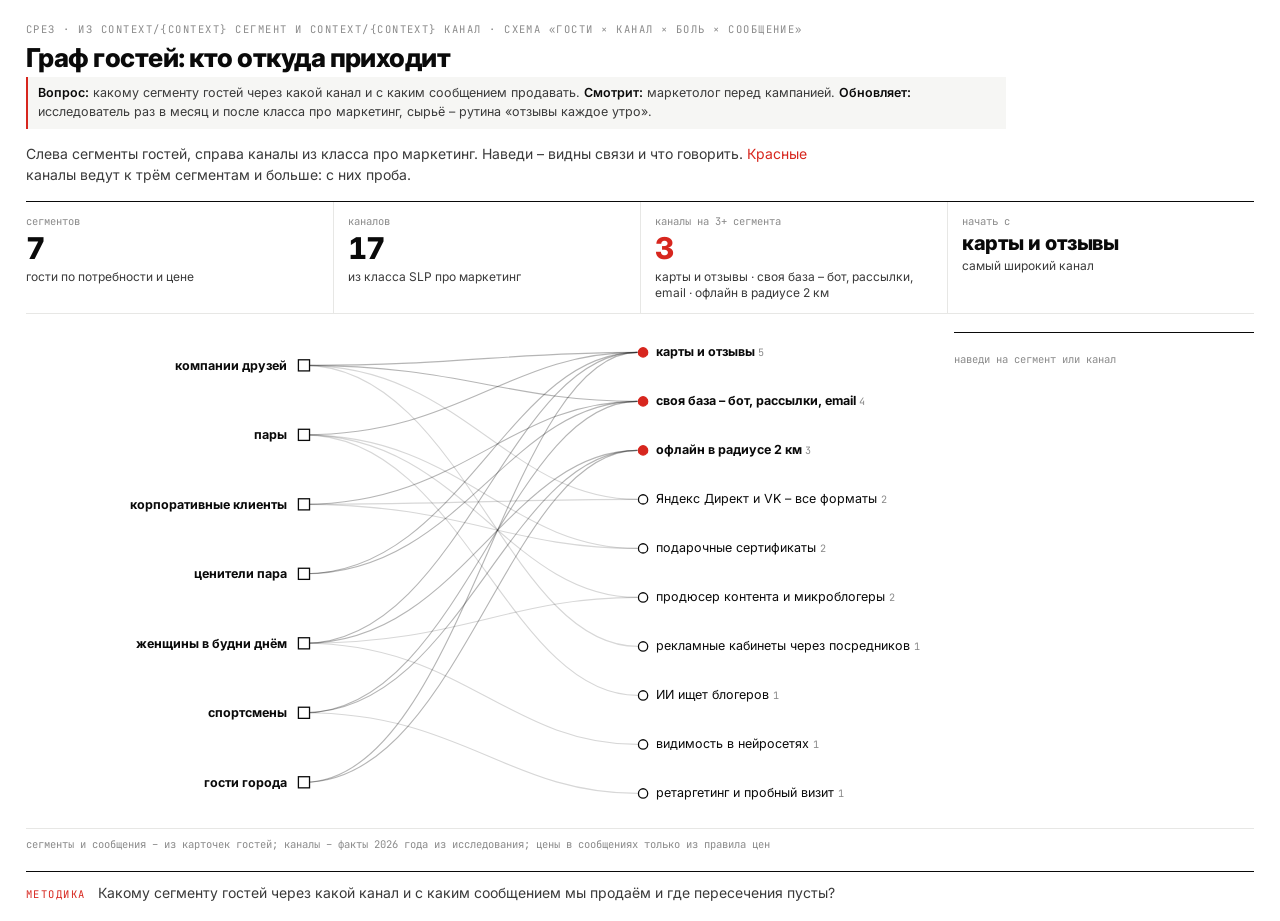
==== commit 90ab5b5f: "кит: радар пабликов, цена слота по модели, вопрос у каждого среза, скиллы цены и радара, подробные ж" ====
--- a/web/tools/gosti.html
+++ b/web/tools/gosti.html
@@ -47,6 +47,7 @@
 
 <div class="k">срез · из context/{context} сегмент и context/{context} канал · схема «гости × канал × боль × сообщение»</div>
 <h1>Граф гостей: кто откуда приходит</h1>
+<style>.why{font-size:12.5px;line-height:1.5;color:var(--ink2);margin:0 0 14px;padding:7px 10px;background:var(--paper);border-left:2px solid var(--acc);max-width:980px}.why b{font-weight:600;color:var(--ink)}</style><p class="why"><b>Вопрос:</b> какому сегменту гостей через какой канал и с каким сообщением продавать. <b>Смотрит:</b> маркетолог перед кампанией. <b>Обновляет:</b> исследователь раз в месяц и после класса про маркетинг, сырьё – рутина «отзывы каждое утро».</p>
 <p class="lead">Слева сегменты гостей, справа каналы из класса про маркетинг. Наведи – видны связи и что говорить. <span class="acc">Красные</span> каналы ведут к трём сегментам и больше: с них проба.</p>
 <div class="kpis">
   <div class="kp"><span class="cap">сегментов</span><b id="k1">–</b><small>гости по потребности и цене</small></div>
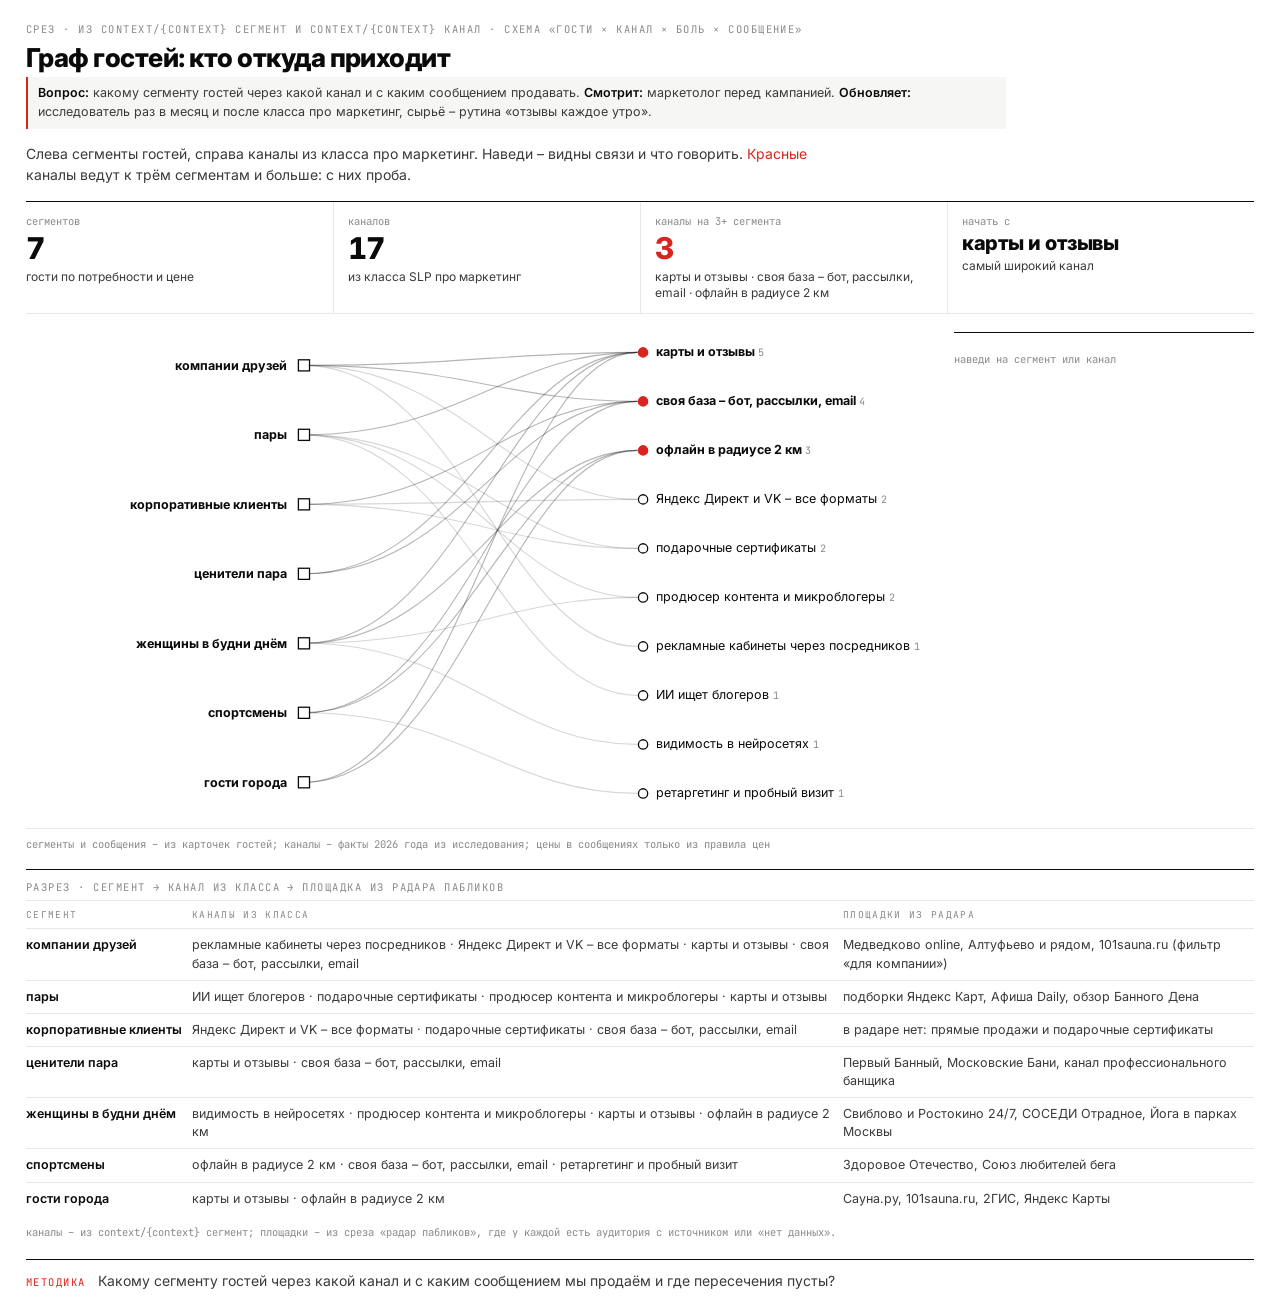
==== commit 85e95464: "граф гостей: разрез «сегмент → канал из класса → площадка из радара пабликов» Co-Authored-By: Claude" ====
--- a/web/tools/gosti.html
+++ b/web/tools/gosti.html
@@ -79,6 +79,15 @@
   else{const c=g.dataset.c;hl(null,c);card.innerHTML=`<span class="cap">канал</span><h3>${D.channels[c]}</h3><dl><dt>сегментов</dt><dd><b>${cnt(c)}</b> из ${S.length}</dd><dt>кто</dt><dd>${S.filter(s=>s.channels.includes(c)).map(s=>s.name).join(' · ')}</dd></dl>`;}});
 sv.addEventListener('mouseleave',()=>{hl();});
 </script>
+<section class="sr" id="sr"></section>
+<script>
+(function(){const P={'friends-company':'Медведково online, Алтуфьево и рядом, 101sauna.ru (фильтр «для компании»)','couples':'подборки Яндекс Карт, Афиша Daily, обзор Банного Дена','corporate':'в радаре нет: прямые продажи и подарочные сертификаты','steam-connoisseurs':'Первый Банный, Московские Бани, канал профессионального банщика','wellness-women':'Свиблово и Ростокино 24/7, СОСЕДИ Отрадное, Йога в парках Москвы','athletes':'Здоровое Отечество, Союз любителей бега','city-guests':'Сауна.ру, 101sauna.ru, 2ГИС, Яндекс Карты'};
+  const ch=id=>D.channels[id]||id;
+  document.getElementById('sr').innerHTML=`<div class="k">разрез · сегмент → канал из класса → площадка из радара пабликов</div>
+  <table><tr><th>сегмент</th><th>каналы из класса</th><th>площадки из радара</th></tr>${D.segments.map(x=>`<tr><th>${x.name}</th><td>${x.channels.map(ch).join(' · ')}</td><td>${P[x.id]||'нет данных'}</td></tr>`).join('')}</table>
+  <p class="cap">каналы – из context/{context} сегмент; площадки – из среза «радар пабликов», где у каждой есть аудитория с источником или «нет данных».</p>`;})();
+</script>
+<style>.sr{margin-top:16px;border-top:1px solid var(--ink);padding-top:10px}.sr table{width:100%;border-collapse:collapse;font-size:12.5px;margin:6px 0}.sr th,.sr td{text-align:left;vertical-align:top;padding:7px 10px 7px 0;border-top:1px solid var(--hair);line-height:1.45}.sr th{font-weight:600;white-space:nowrap}.sr td{color:var(--ink2)}.sr tr:first-child th{font-family:var(--mono);font-size:9.5px;letter-spacing:.14em;text-transform:uppercase;font-weight:400;color:var(--muted)}</style>
 <details class="meth"><summary><span class="k">методика</span> Какому сегменту гостей через какой канал и с каким сообщением мы продаём и где пересечения пусты?</summary>
 <dl><dt>источники</dt><dd><ul><li><a href="https://yclients.com/" target="_blank" rel="noopener">Собственная CRM и админка записи</a> – агрегаты по сегментам и источникам: число визитов, средний чек, повторность, без имён</li><li><a href="https://metrika.yandex.ru/" target="_blank" rel="noopener">Яндекс Метрика и сквозные UTM</a> – источник перехода на запись по каналам</li><li><a href="https://yandex.ru/maps/" target="_blank" rel="noopener">Публичные отзывы на Яндекс Картах</a> – темы отзывов (повод визита, с кем пришли), только агрегат тем</li><li><a href="https://www.forbes.ru/svoi-biznes/531378-vseobsee-vygoranie-kak-30-letnie-polubili-bani-i-uskorili-rost-etogo-rynka" target="_blank" rel="noopener">Исследования рынка</a> – гипотезы о сегментах, пока нет своих данных</li></ul></dd>
 <dt>как собирается</dt><dd>Агент раз в неделю выгружает из CRM только агрегированные таблицы (сегмент × источник), не карточки гостей; сегмент определяет администратор тегом при записи. В Метрике берёт число сессий и записей по UTM-меткам. Темы отзывов размечает моделью по тексту, храня только тему и счётчик.</dd>
